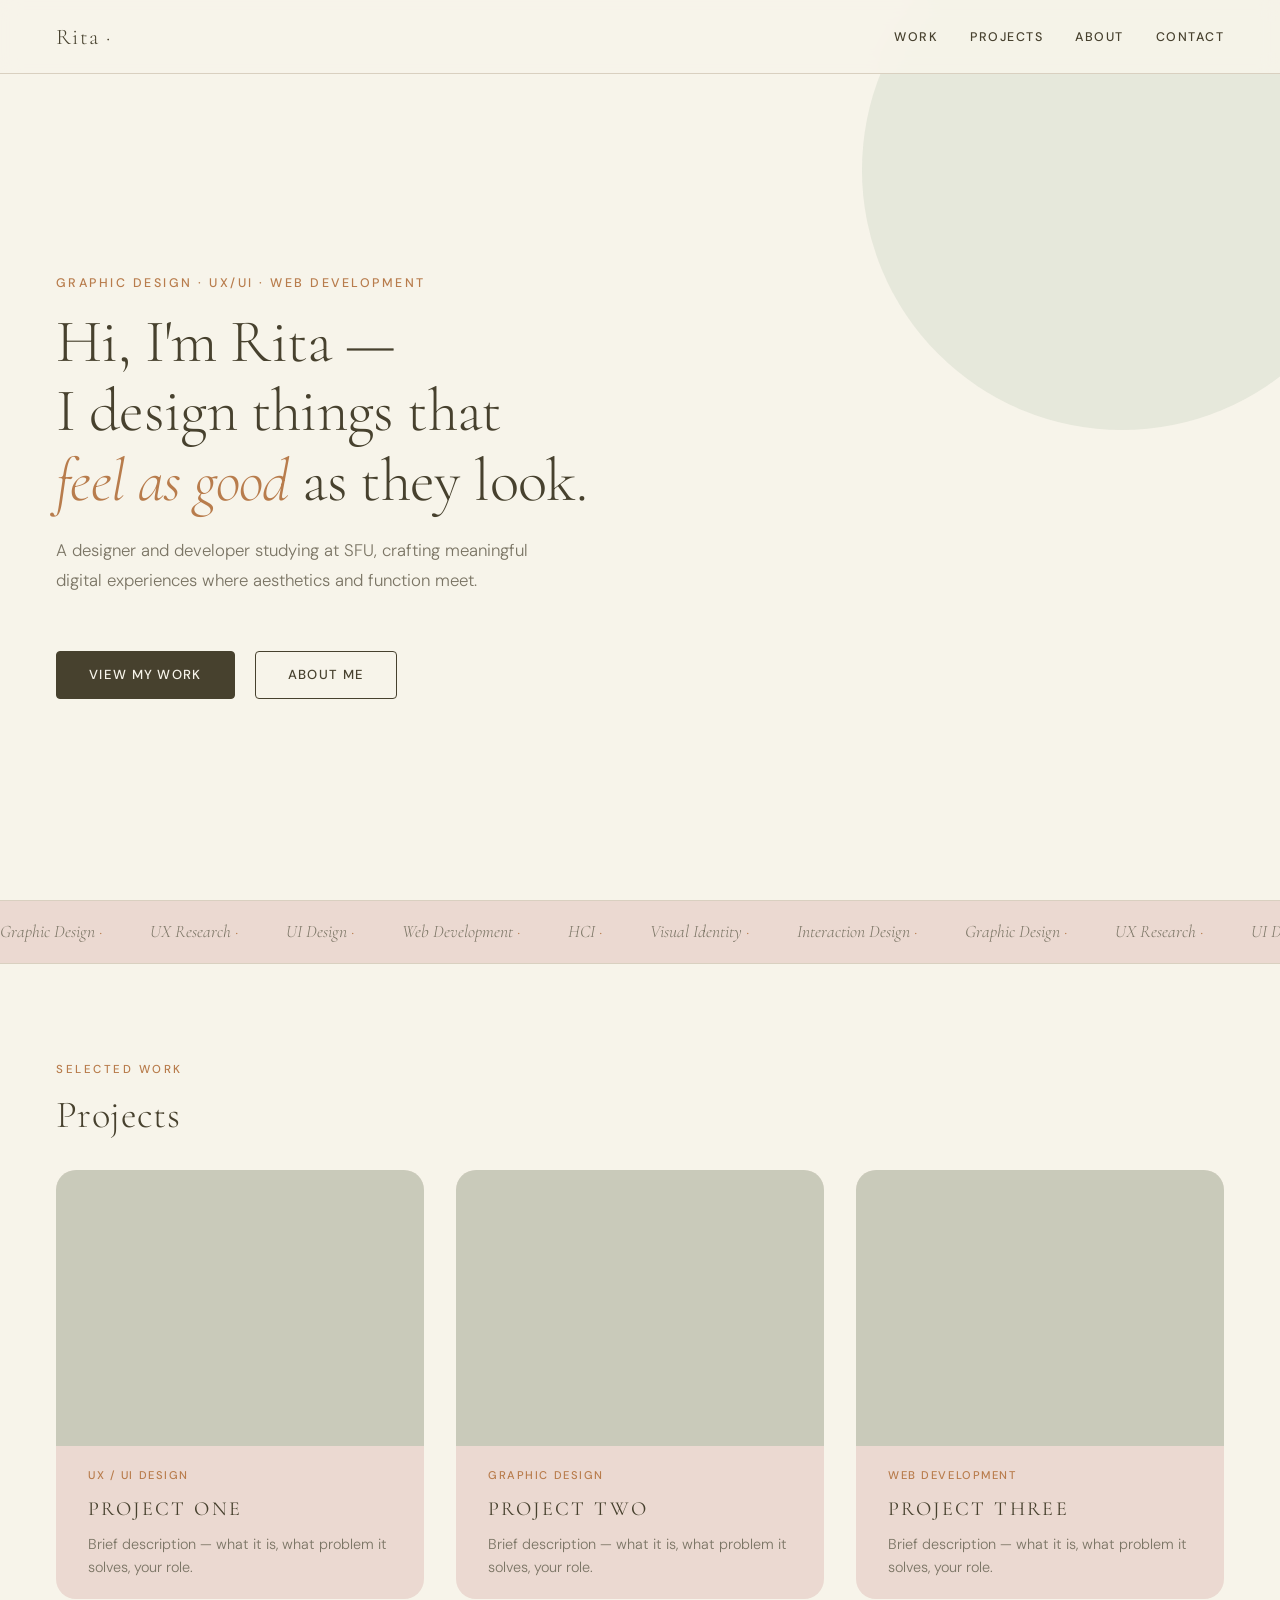
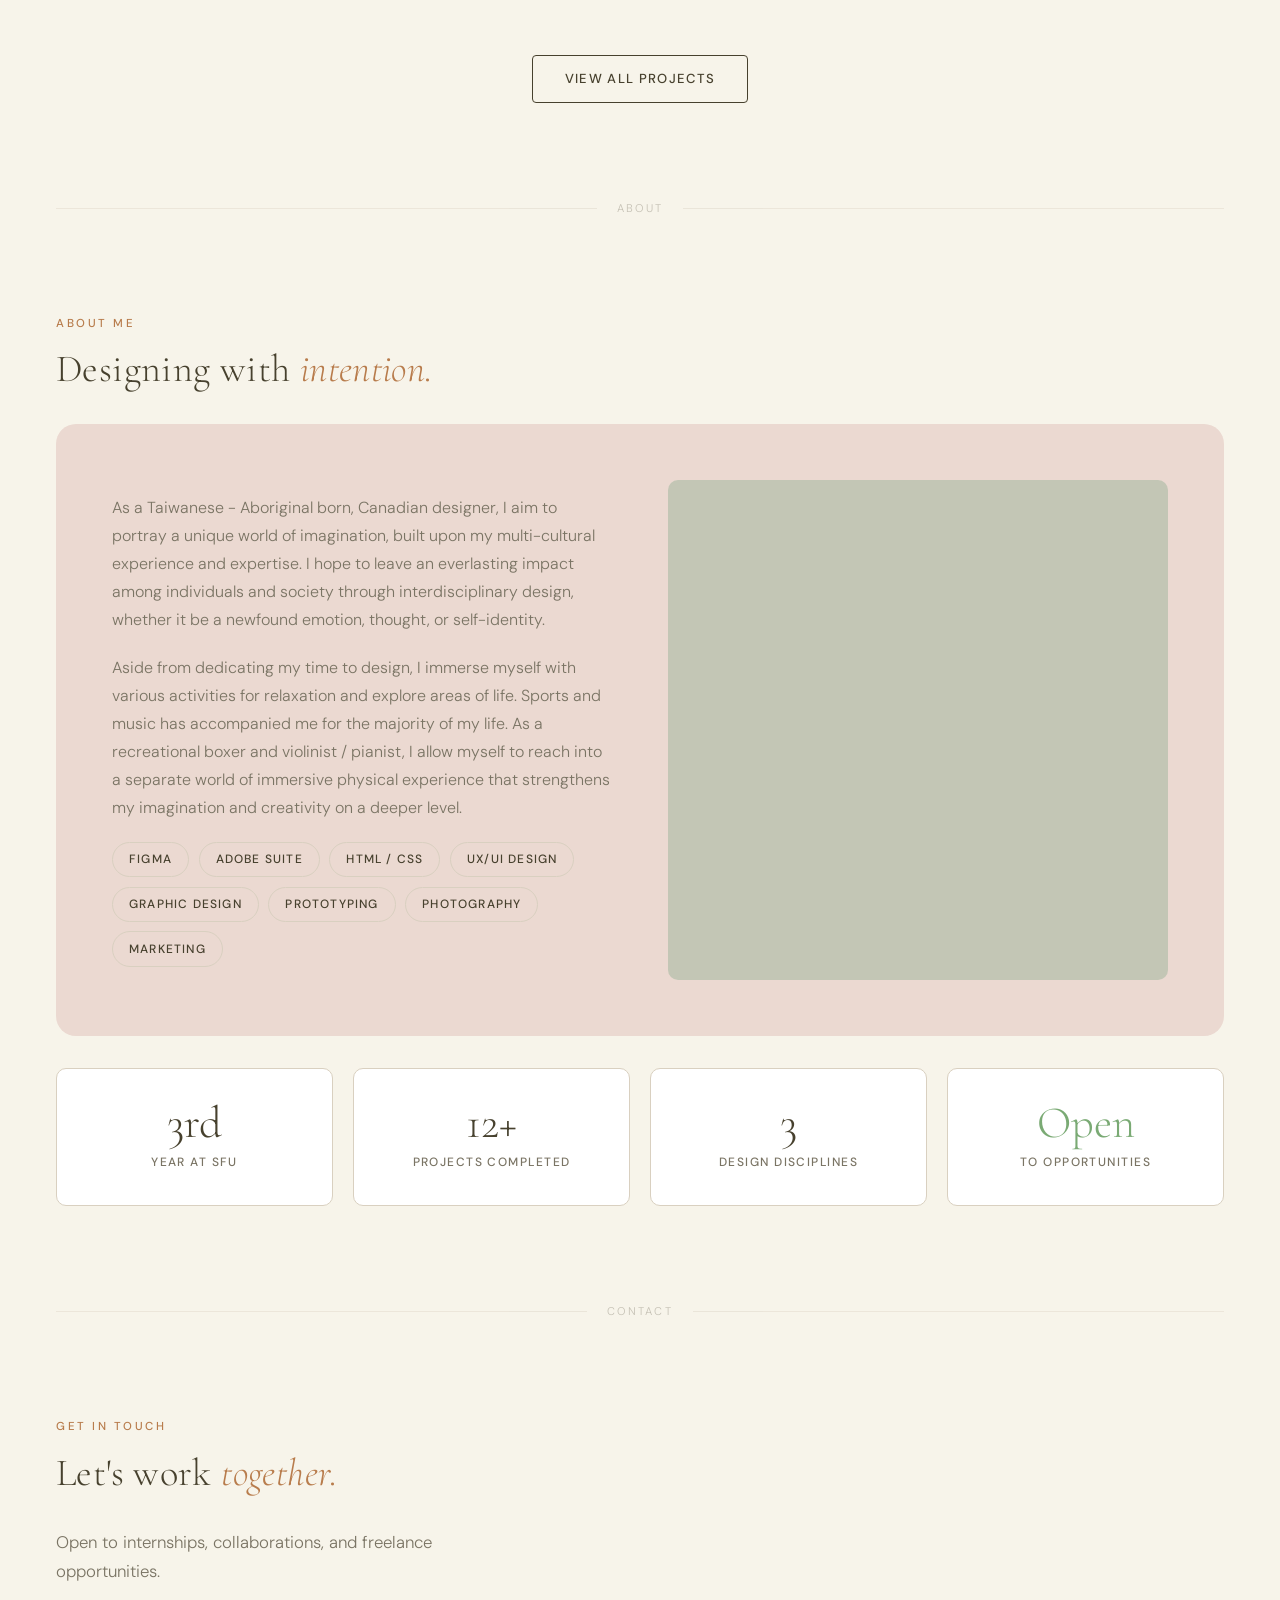
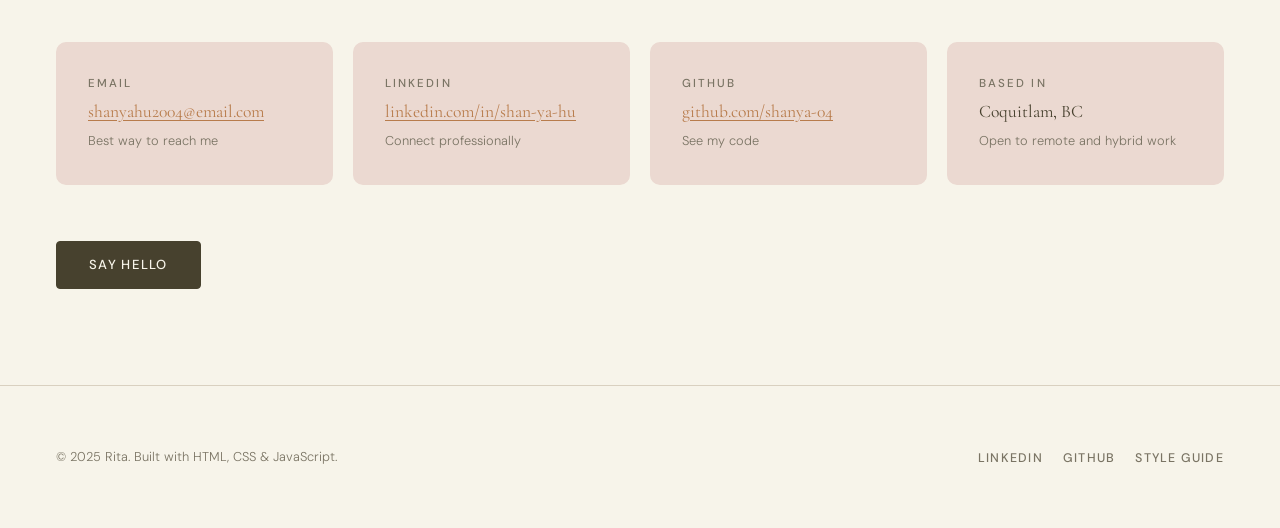
==== index.html @ ccc289f7 "update: citation references, combined elements used in portfolio, main index landing page with bio, " ====
<!DOCTYPE html>
<html lang="en">

  <head>
    <meta name="viewport" content="width=device-width, initial-scale=1.0">
    <meta charset="utf-8">
    <title>Rita — Portfolio</title>

    <!-- Google Fonts — Cormorant Garamond + DM Sans
         Source: https://fonts.google.com/
         Licence: Open Font Licence (OFL) -->
    <link rel="preconnect" href="https://fonts.googleapis.com">
    <link rel="preconnect" href="https://fonts.gstatic.com" crossorigin>
    <link href="https://fonts.googleapis.com/css2?family=Cormorant+Garamond:ital,wght@0,300;0,400;0,600;1,300;1,400&family=DM+Sans:wght@300;400;500&display=swap" rel="stylesheet">

    <link href="css/styleGuide.css" rel="stylesheet">
    <link href="css/main.css" rel="stylesheet">
  </head>

  <body>

    <!-- NAV -->
    <nav class="site-nav">
      <a href="index.html" class="nav-logo">Rita ·</a>
      <ul class="nav-links">
        <li><a href="#work">Work</a></li>
        <li><a href="projects.html">Projects</a></li>
        <li><a href="#about">About</a></li>
        <li><a href="#contact">Contact</a></li>
      </ul>
    </nav>

    <!-- HERO -->
    <section class="hero">
      <p class="hero-eyebrow">Graphic Design · UX/UI · Web Development</p>
      <h1>
        Hi, I'm Rita —<br>
        I design things that<br>
        <em class="accent">feel as good</em> as they look.
      </h1>
      <p class="hero-sub">
        A designer and developer studying at SFU, crafting meaningful digital
        experiences where aesthetics and function meet.
      </p>
      <div class="hero-cta">
        <a href="#work" class="btn-primary">View My Work</a>
        <a href="#about" class="btn-ghost">About Me</a>
      </div>
    </section>

    <!-- MARQUEE — pure CSS, no JS -->
    <div class="marquee-wrap">
      <div class="marquee-track">
        <span>Graphic Design<em> · </em></span>
        <span>UX Research<em> · </em></span>
        <span>UI Design<em> · </em></span>
        <span>Web Development<em> · </em></span>
        <span>HCI<em> · </em></span>
        <span>Visual Identity<em> · </em></span>
        <span>Interaction Design<em> · </em></span>
        <span>Graphic Design<em> · </em></span>
        <span>UX Research<em> · </em></span>
        <span>UI Design<em> · </em></span>
        <span>Web Development<em> · </em></span>
        <span>HCI<em> · </em></span>
        <span>Visual Identity<em> · </em></span>
        <span>Interaction Design<em> · </em></span>
      </div>
    </div>

    <main>

      <!-- WORK SECTION -->
      <section class="section" id="work">
        <p class="section-label">Selected Work</p>
        <h2 class="section-title">Projects</h2>

        <div class="cards-grid">

          <article class="card">
            <div class="card-img-placeholder"></div>
            <div class="card-body">
              <p class="card-tag">UX / UI Design</p>
              <!-- ↓ Replace with your project title -->
              <h3 class="card-title">Project One</h3>
              <!-- ↓ Replace with your project description -->
              <p class="card-desc">Brief description — what it is, what problem it solves, your role.</p>
            </div>
          </article>

          <article class="card">
            <div class="card-img-placeholder"></div>
            <div class="card-body">
              <p class="card-tag">Graphic Design</p>
              <h3 class="card-title">Project Two</h3>
              <p class="card-desc">Brief description — what it is, what problem it solves, your role.</p>
            </div>
          </article>

          <article class="card">
            <div class="card-img-placeholder"></div>
            <div class="card-body">
              <p class="card-tag">Web Development</p>
              <h3 class="card-title">Project Three</h3>
              <p class="card-desc">Brief description — what it is, what problem it solves, your role.</p>
            </div>
          </article>

        </div>

        <div class="section-cta">
          <a href="projects.html" class="btn-ghost">View All Projects</a>
        </div>
      </section>

      <div class="divider"><span>About</span></div>

      <!-- ABOUT SECTION -->
      <section class="section" id="about">
        <p class="section-label">About Me</p>
        <h2 class="section-title">Designing with <em class="accent">intention.</em></h2>

        <!-- Bio strip: text left, portrait placeholder right -->
        <div class="about-strip">
          <div class="about-text">
            <p>
              As a Taiwanese - Aboriginal born, Canadian designer, I aim to portray a unique world of imagination, 
              built upon my multi-cultural experience and expertise. I hope to leave an everlasting impact among 
              individuals and society through interdisciplinary design, whether it be a newfound emotion, thought, or self-identity.
            </p>
            <p>
              Aside from dedicating my time to design, I immerse myself with various activities for relaxation and 
              explore areas of life. Sports and music has accompanied me for the majority of my life. 
              As a recreational boxer and violinist / pianist, I allow myself to reach into a separate world of immersive physical 
              experience that strengthens my imagination and creativity on a deeper level.
            </p>
            <!-- Skill pills -->
            <div class="skills-strip">
              <span class="skill-pill">Figma</span>
              <span class="skill-pill">Adobe Suite</span>
              <span class="skill-pill">HTML / CSS</span>
              <span class="skill-pill">UX/UI Design</span>
              <span class="skill-pill">Graphic Design</span>
              <span class="skill-pill">Prototyping</span>
              <span class="skill-pill">Photography</span>
              <span class="skill-pill">Marketing</span>
            </div>
          </div>
          <!-- ↓ Replace this div with <img src="img/portrait.jpg" alt="Portrait of Rita"> when ready -->
          <div class="about-img-box"></div>
        </div>

        <!-- Stat cards -->
        <div class="info-cards">

          <div class="info-card">
            <p class="info-card-number">3rd</p>
            <p class="info-card-label">Year at SFU</p>
          </div>

          <div class="info-card">
            <p class="info-card-number">12+</p>
            <p class="info-card-label">Projects Completed</p>
          </div>

          <div class="info-card">
            <p class="info-card-number">3</p>
            <p class="info-card-label">Design Disciplines</p>
          </div>

          <div class="info-card">
            <p class="info-card-number info-card-open">Open</p>
            <p class="info-card-label">to Opportunities</p>
          </div>

        </div>
      </section>

      <div class="divider"><span>Contact</span></div>

      <!-- CONTACT SECTION -->
      <section class="section contact-section" id="contact">
        <p class="section-label">Get In Touch</p>
        <h2 class="section-title">Let's work <em class="accent">together.</em></h2>
        <p class="contact-intro">
          Open to internships, collaborations, and freelance opportunities.
        </p>

        <!-- Contact detail cards -->
        <div class="contact-cards">

          <div class="contact-card">
            <p class="contact-card-label">Email</p>
            <a class="contact-card-value" href="mailto:your@email.com">shanyahu2004@email.com</a>
            <p class="contact-card-note">Best way to reach me</p>
          </div>

          <div class="contact-card">
            <p class="contact-card-label">LinkedIn</p>
            <a class="contact-card-value" href="#" target="_blank" rel="noopener">linkedin.com/in/shan-ya-hu</a>
            <p class="contact-card-note">Connect professionally</p>
          </div>

          <div class="contact-card">
            <p class="contact-card-label">GitHub</p>
            <a class="contact-card-value" href="#" target="_blank" rel="noopener">github.com/shanya-04</a>
            <p class="contact-card-note">See my code</p>
          </div>

          <div class="contact-card">
            <p class="contact-card-label">Based In</p>
            <p class="contact-card-value">Coquitlam, BC</p>
            <p class="contact-card-note">Open to remote and hybrid work</p>
          </div>

        </div>

        <div class="contact-cta">
          <a href="mailto:your@email.com" class="btn-primary">Say Hello</a>
        </div>

      </section>

    </main>

    <!-- FOOTER -->
    <footer class="site-footer">
      <p>© 2025 Rita. Built with HTML, CSS &amp; JavaScript.</p>
      <ul class="footer-links">
        <!-- ↓ Replace # with your actual URLs -->
        <li><a href="#">LinkedIn</a></li>
        <li><a href="#">GitHub</a></li>
        <li><a href="brand.html">Style Guide</a></li>
      </ul>
    </footer>

    <script src="js/main.js" defer></script>

  </body>
</html>
---- css/styleGuide.css ----
/* ── FONTS ── */
/* oogle Fonts import for Cormorant Garamond (display) 
   and DM Sans (body) — chosen to match the mature, refined palette.
   Source: https://fonts.google.com/ */
@import url('https://fonts.googleapis.com/css2?family=Cormorant+Garamond:ital,wght@0,300;0,400;0,600;1,300;1,400&family=DM+Sans:wght@300;400;500&display=swap');

/* ── CSS CUSTOM PROPERTIES (COLOR PALETTE) ── */
:root {
  --background-color:  #F7F4EA;   /* cream */
  --primary-color:     #47412e;   /* dark warm brown / main text */
  --secondary-color:   #A8BBA3;   /* sage green */
  --highlight-color:   #B87C4C;   /* terracotta / accent */
  --box-color:         #EBD9D1;   /* dusty pink / cards */

  /* Extended palette tokens */
  --text-muted:        #7a7464;
  --border-color:      #d9d0c0;
  --white:             #ffffff;
  --overlay:           rgba(71, 65, 46, 0.06);

  /* Typography scale */
  --font-display: 'Cormorant Garamond', Georgia, serif;
  --font-body:    'DM Sans', 'Lucida Sans', Geneva, Verdana, sans-serif;

  /* Spacing scale */
  --space-xs:  0.4rem;
  --space-sm:  0.75rem;
  --space-md:  1.25rem;
  --space-lg:  2rem;
  --space-xl:  3.5rem;
  --space-2xl: 6rem;

  /* Border radius */
  --radius-sm: 4px;
  --radius-md: 10px;
  --radius-lg: 20px;

  /* Transitions */
  --transition: 0.25s ease;
}

/* ── RESET & BASE ── */
/* Box-sizing reset */
*, *::before, *::after {
  box-sizing: border-box;
  margin: 0;
  padding: 0;
}

html {
  scroll-behavior: smooth; 
}

body {
  font-family: var(--font-body);
  font-weight: 300;
  font-size: 1rem;
  line-height: 1.7;
  overflow-x: hidden;
  background-color: var(--background-color);
  color: var(--primary-color);
}

/* ── TYPOGRAPHY ── */

h1 {
  font-family: var(--font-display);  /* display font */
  font-size: clamp(2.2rem, 5vw, 3.8rem); /* fluid sizing */
  font-weight: 300;
  line-height: 1.15;
  letter-spacing: -0.01em;
  color: var(--primary-color);
}

h2 {
  font-family: var(--font-display);  
  font-size: clamp(1.6rem, 3vw, 2.4rem);
  font-weight: 400;
  line-height: 1.2;
  letter-spacing: 0.01em;
  color: var(--primary-color);
}

h3 {
  font-family: var(--font-body);    
  font-size: 1rem;
  font-weight: 500;
  letter-spacing: 0.12em;        
  text-transform: uppercase;        
  color: var(--primary-color);
}

h4 {
  font-family: var(--font-body); 
  font-size: 0.78rem;
  font-weight: 500;
  letter-spacing: 0.16em;           
  text-transform: uppercase;    
  color: var(--text-muted);
}

p {
  font-size: 1rem;
  font-weight: 300;
  line-height: 1.75;
  color: var(--primary-color);
  max-width: 65ch;                 
}

code {
  font-family: 'Courier New', Courier, monospace;
  font-size: 0.85rem;
  background-color: var(--overlay); 
  border: 1px solid var(--border-color); 
  border-radius: var(--radius-sm); 
  padding: 0.15em 0.45em;        
  color: var(--highlight-color);    
  display: block;                   
  white-space: pre-wrap;            
  line-height: 1.9;
}

ol, ul {
  padding-left: 1.4rem;
}

li {
  font-size: 1rem;
  font-weight: 300;
  line-height: 1.9;
  color: var(--primary-color);
}

/* ── LINKS ── */

a {
  color: var(--primary-color);
  text-decoration: none;
  transition: color var(--transition); 
}

a:hover {
  color: var(--highlight-color);    
}

/* In-text link */
.in-text-link {
  color: var(--highlight-color);
  text-decoration: underline;
  text-underline-offset: 3px;       
  font-weight: 400;
  transition: opacity var(--transition);
}

.in-text-link:hover {
  opacity: 0.7;                  
  color: var(--highlight-color);
}

/* ── BUTTONS ── */

/* Navigation button */
.button-nav {
  display: inline-block;             
  padding: 0.55rem 1.4rem;           
  border: 1.5px solid var(--primary-color);
  border-radius: var(--radius-sm);    
  font-family: var(--font-body);
  font-size: 0.82rem;
  font-weight: 500;
  letter-spacing: 0.1em;               
  text-transform: uppercase;        
  color: var(--primary-color);
  background: transparent;          
  transition: background var(--transition), color var(--transition); 
  cursor: pointer;                    
}

.button-nav:hover {
  background-color: var(--primary-color); 
  color: var(--background-color);       
}

/* Submit / Reset buttons */
.button-submit {
  display: inline-block;             
  padding: 0.55rem 1.6rem;           
  border: none;                     
  border-radius: var(--radius-sm);    
  font-family: var(--font-body);
  font-size: 0.82rem;
  font-weight: 500;
  letter-spacing: 0.1em;             
  text-transform: uppercase;      
  background-color: var(--secondary-color);
  color: var(--primary-color);
  cursor: pointer;               
  transition: background var(--transition), transform var(--transition); 
}

.button-submit:hover {
  background-color: var(--highlight-color); 
  color: var(--white);                     
}

.button-submit:active {
  transform: scale(0.98);            
}

/* ── FORM ELEMENTS ── */

.label {
  font-family: var(--font-body);
  font-size: 0.78rem;
  font-weight: 500;
  letter-spacing: 0.12em;         
  text-transform: uppercase;         
  color: var(--text-muted);
  display: block;                    
  margin-bottom: var(--space-xs);     
}

.text-area {
  font-family: var(--font-body);
  font-size: 0.95rem;
  font-weight: 300;
  color: var(--primary-color);
  background-color: var(--white);     
  border: 1.5px solid var(--border-color); 
  border-radius: var(--radius-sm);    
  padding: 0.6rem 0.9rem;             
  width: 100%;                        
  max-width: 360px;                   
  transition: border-color var(--transition); 
  outline: none;                      
}

.text-area:focus {
  border-color: var(--highlight-color); 
}

.text-area::placeholder {
  color: var(--text-muted);            
  font-weight: 300;
}

/* ── IMAGE AS LINK ── */

.img-as-link {
  display: inline-block;               
  overflow: hidden;                    
  border-radius: var(--radius-md);     
  transition: transform var(--transition), box-shadow var(--transition); 
}

.img-as-link img {
  display: block;
  transition: transform 0.4s ease;     
}

.img-as-link:hover {
  box-shadow: 0 8px 28px rgba(71, 65, 46, 0.15); 
}

.img-as-link:hover img {
  transform: scale(1.04);              
}

/* ══════════════════════════════════════════════════════════════
   STYLE GUIDE PAGE LAYOUT
   ══════════════════════════════════════════════════════════════ */

.style-guide-page {
  padding: var(--space-lg) var(--space-xl); 
  max-width: 1100px;                        
  margin: 0 auto;                           
}

/* Style Guide Header */
.style-guide-page header {
  border-bottom: 1.5px solid var(--border-color); 
  padding-bottom: var(--space-lg);                 
  margin-bottom: var(--space-xl);                  
}

.styleT {
  /* title / subtitle within the style guide header */
}

.style-guide-page header h1.styleT {
  font-size: clamp(1.8rem, 4vw, 3rem);
  margin-bottom: 0.35rem;
}

.style-guide-page header p.styleT {
  color: var(--text-muted);
  font-size: 0.95rem;
  margin-bottom: var(--space-md);
  max-width: none;
}

/* Style Guide Nav */
.style-guide-page header nav {
  display: flex;                         
  flex-wrap: wrap;                       
  gap: var(--space-xs) var(--space-sm);  
  margin-top: var(--space-md);
}

.style-guide-page header nav a {
  font-size: 0.78rem;
  font-weight: 500;
  letter-spacing: 0.1em;
  text-transform: uppercase;
  padding: 0.35rem 0.9rem;
  border-radius: var(--radius-sm);
  background-color: var(--box-color);    /*   dusty pink pill */
  color: var(--primary-color);
  transition: background var(--transition), color var(--transition); 
}

.style-guide-page header nav a:hover {
  background-color: var(--secondary-color); 
  color: var(--primary-color);
}

/* Section & element blocks */
section#text_elements,
section#interactive_elements {
  margin-bottom: var(--space-2xl);       
}

section#text_elements > h2,
section#interactive_elements > h2 {
  margin-bottom: var(--space-lg);        
  padding-bottom: 0.5rem;               
  border-bottom: 1px solid var(--border-color); 
}

.element {
  background-color: var(--white);        
  border: 1px solid var(--border-color); 
  border-radius: var(--radius-md);       
  padding: var(--space-lg) var(--space-xl); 
  margin-bottom: var(--space-lg);        
}

.element h3 {
  margin-bottom: var(--space-md);        
}

.element h4 {
  margin-top: var(--space-md);           
  margin-bottom: var(--space-xs);        
}

.element p,
.element code,
.element ol {
  margin-top: var(--space-xs);
}

/* ══════════════════════════════════════════════════════════════
   PORTFOLIO WEBSITE — SHARED LAYOUT (used by template + index)
   ══════════════════════════════════════════════════════════════ */

/* Site-wide nav */
.site-nav {
  position: fixed;                      
  top: 0;
  left: 0;
  right: 0;
  z-index: 100;
  display: flex;
  align-items: center;
  justify-content: space-between;
  padding: 1.1rem var(--space-xl);
  background-color: rgba(247, 244, 234, 0.88); /* semi-transparent cream */
  backdrop-filter: blur(10px);           /*   frosted glass */
  border-bottom: 1px solid var(--border-color);
}

.site-nav .nav-logo {
  font-family: var(--font-display);
  font-size: 1.4rem;
  font-weight: 300;
  letter-spacing: 0.06em;
  color: var(--primary-color);
}

.site-nav .nav-links {
  display: flex;
  gap: var(--space-lg);
  list-style: none;
}

.site-nav .nav-links a {
  font-size: 0.78rem;
  font-weight: 500;
  letter-spacing: 0.12em;
  text-transform: uppercase;
  color: var(--primary-color);
  position: relative;
}

/*   underline grow on hover */
.site-nav .nav-links a::after {
  content: '';
  position: absolute;
  bottom: -2px;
  left: 0;
  width: 0;
  height: 1.5px;
  background-color: var(--highlight-color);
  transition: width var(--transition);
}

.site-nav .nav-links a:hover::after,
.site-nav .nav-links a.active::after {
  width: 100%;
}

/*   Main content wrapper (offset for fixed nav) */
.site-main {
  padding-top: 72px;
}

/* ── HERO SECTION ── */
 
.hero {
  min-height: 100vh;
  display: flex;
  flex-direction: column;
  justify-content: center;
  padding: var(--space-2xl) var(--space-xl);
  position: relative;
  overflow: hidden;
}

/*   Decorative background circle */
.hero::before {
  content: '';
  position: absolute;
  top: -10%;
  right: -8%;
  width: 520px;
  height: 520px;
  border-radius: 50%;
  background-color: var(--secondary-color);
  opacity: 0.22;
  pointer-events: none;
}

.hero-eyebrow {
  font-size: 0.78rem;
  font-weight: 500;
  letter-spacing: 0.2em;
  text-transform: uppercase;
  color: var(--highlight-color);
  margin-bottom: var(--space-sm);
}

.hero h1 {
  max-width: 700px;
  margin-bottom: var(--space-md);
}

.hero h1 em {
  font-style: italic;
  color: var(--highlight-color);
}

.hero-sub {
  max-width: 520px;
  font-size: 1.05rem;
  color: var(--text-muted);
  margin-bottom: var(--space-xl);
}

.hero-cta {
  display: flex;
  gap: var(--space-md);
  flex-wrap: wrap;
}

/*   primary CTA button (filled) */
.btn-primary {
  display: inline-block;
  padding: 0.75rem 2rem;
  background-color: var(--primary-color);
  color: var(--background-color);
  border: 1.5px solid var(--primary-color);
  border-radius: var(--radius-sm);
  font-family: var(--font-body);
  font-size: 0.82rem;
  font-weight: 500;
  letter-spacing: 0.1em;
  text-transform: uppercase;
  cursor: pointer;
  transition: background var(--transition), color var(--transition);
}

.btn-primary:hover {
  background-color: var(--highlight-color);
  border-color: var(--highlight-color);
  color: var(--white);
}

/*   ghost/outline CTA */
.btn-ghost {
  display: inline-block;
  padding: 0.75rem 2rem;
  background: transparent;
  color: var(--primary-color);
  border: 1.5px solid var(--primary-color);
  border-radius: var(--radius-sm);
  font-family: var(--font-body);
  font-size: 0.82rem;
  font-weight: 500;
  letter-spacing: 0.1em;
  text-transform: uppercase;
  cursor: pointer;
  transition: background var(--transition), color var(--transition);
}

.btn-ghost:hover {
  background-color: var(--primary-color);
  color: var(--background-color);
}

/* ── SECTION SHARED ── */
 
.section {
  padding: var(--space-2xl) var(--space-xl);
}

.section-label {
  font-size: 0.72rem;
  font-weight: 500;
  letter-spacing: 0.22em;
  text-transform: uppercase;
  color: var(--highlight-color);
  margin-bottom: var(--space-sm);
}

.section-title {
  font-family: var(--font-display);
  font-size: clamp(1.6rem, 3vw, 2.6rem);
  font-weight: 300;
  color: var(--primary-color);
  margin-bottom: var(--space-lg);
}

/* ── PROJECT / WORK CARDS ── */
 
.cards-grid {
  display: grid;
  grid-template-columns: repeat(auto-fill, minmax(280px, 1fr));
  gap: var(--space-lg);
}

.card {
  background-color: var(--box-color);
  border-radius: var(--radius-lg);
  overflow: hidden;
  transition: transform 0.3s ease, box-shadow 0.3s ease;
}

.card:hover {
  transform: translateY(-5px);
  box-shadow: 0 16px 40px rgba(71, 65, 46, 0.12);
}

.card-img {
  width: 100%;
  aspect-ratio: 4/3;
  object-fit: cover;
  background-color: var(--secondary-color);
  display: block;
}

/*   placeholder when no image */
.card-img-placeholder {
  width: 100%;
  aspect-ratio: 4/3;
  background-color: var(--secondary-color);
  opacity: 0.5;
}

.card-body {
  padding: var(--space-md) var(--space-lg);
}

.card-tag {
  font-size: 0.7rem;
  font-weight: 500;
  letter-spacing: 0.14em;
  text-transform: uppercase;
  color: var(--highlight-color);
  margin-bottom: var(--space-xs);
}

.card-title {
  font-family: var(--font-display);
  font-size: 1.25rem;
  font-weight: 400;
  color: var(--primary-color);
  margin-bottom: var(--space-xs);
}

.card-desc {
  font-size: 0.9rem;
  font-weight: 300;
  color: var(--text-muted);
  line-height: 1.6;
}

/* ── ABOUT / INTRO STRIP ── */
 
.about-strip {
  background-color: var(--box-color);
  border-radius: var(--radius-lg);
  display: grid;
  grid-template-columns: 1fr 1fr;
  gap: var(--space-xl);
  padding: var(--space-xl);
  align-items: center;
}

.about-strip .about-text h2 {
  margin-bottom: var(--space-md);
}

.about-strip .about-text p {
  margin-bottom: var(--space-md);
  color: var(--text-muted);
}

.about-img-box {
  background-color: var(--secondary-color);
  border-radius: var(--radius-md);
  aspect-ratio: 1;
  opacity: 0.6;
}

/* ── FOOTER ── */
 
.site-footer {
  padding: var(--space-xl) var(--space-xl);
  border-top: 1px solid var(--border-color);
  display: flex;
  justify-content: space-between;
  align-items: center;
  flex-wrap: wrap;
  gap: var(--space-md);
}

.site-footer p {
  font-size: 0.8rem;
  color: var(--text-muted);
  max-width: none;
}

.site-footer .footer-links {
  display: flex;
  gap: var(--space-md);
  list-style: none;
}

.site-footer .footer-links a {
  font-size: 0.78rem;
  font-weight: 500;
  letter-spacing: 0.1em;
  text-transform: uppercase;
  color: var(--text-muted);
  transition: color var(--transition);
}

.site-footer .footer-links a:hover {
  color: var(--highlight-color);
}

/* ── FADE-IN ANIMATION ── */
/*   entrance animation used on page load */
@keyframes fadeUp {
  from {
    opacity: 0;
    transform: translateY(22px);
  }
  to {
    opacity: 1;
    transform: translateY(0);
  }
}

.fade-up {
  opacity: 0;
  animation: fadeUp 0.7s ease forwards;
}

.fade-up:nth-child(1) { animation-delay: 0.05s; }
.fade-up:nth-child(2) { animation-delay: 0.18s; }
.fade-up:nth-child(3) { animation-delay: 0.3s;  }
.fade-up:nth-child(4) { animation-delay: 0.42s; }

/* ── RESPONSIVE ── */
 
@media (max-width: 768px) {
  :root {
    --space-xl: 1.75rem;
    --space-2xl: 3.5rem;
  }

  .style-guide-page {
    padding: var(--space-lg);
  }

  .about-strip {
    grid-template-columns: 1fr;
  }

  .site-nav {
    padding: 1rem var(--space-lg);
  }

  .site-nav .nav-links {
    gap: var(--space-md);
  }

  .hero {
    padding: var(--space-xl) var(--space-lg);
  }

  .section {
    padding: var(--space-xl) var(--space-lg);
  }

  .site-footer {
    flex-direction: column;
    align-items: flex-start;
  }
}
---- css/main.css ----
/* ── SITE NAV ── */
.site-nav {
  position: fixed;
  top: 0; left: 0; right: 0;
  z-index: 100;
  display: flex;
  align-items: center;
  justify-content: space-between;
  padding: 1.1rem var(--space-xl);
  background-color: rgba(247, 244, 234, 0.92);
  backdrop-filter: blur(10px);
  -webkit-backdrop-filter: blur(10px);
  border-bottom: 1px solid var(--border-color);
}

.site-nav .nav-logo {
  font-family: var(--font-display);
  font-size: 1.4rem;
  font-weight: 300;
  letter-spacing: 0.06em;
  color: var(--primary-color);
}

.site-nav .nav-links {
  display: flex;
  gap: var(--space-lg);
  list-style: none;
}

.site-nav .nav-links a {
  font-size: 0.78rem;
  font-weight: 500;
  letter-spacing: 0.12em;
  text-transform: uppercase;
  color: var(--primary-color);
  position: relative;
}

.site-nav .nav-links a::after {
  content: '';
  position: absolute;
  bottom: -2px; left: 0;
  width: 0; height: 1.5px;
  background-color: var(--highlight-color);
  transition: width var(--transition);
}

.site-nav .nav-links a:hover::after,
.site-nav .nav-links a.active::after {
  width: 100%;
}


/* ── HERO ── */
.hero {
  min-height: 100vh;
  display: flex;
  flex-direction: column;
  justify-content: center;
  padding: calc(72px + var(--space-2xl)) var(--space-xl) var(--space-2xl);
  position: relative;
  overflow: hidden;
}

/* Decorative background circle */
.hero::before {
  content: '';
  position: absolute;
  top: -10%; right: -8%;
  width: 520px; height: 520px;
  border-radius: 50%;
  background-color: var(--secondary-color);
  opacity: 0.22;
  pointer-events: none;
}

.hero-eyebrow {
  font-size: 0.78rem;
  font-weight: 500;
  letter-spacing: 0.2em;
  text-transform: uppercase;
  color: var(--highlight-color);
  margin-bottom: var(--space-sm);
}

.hero h1 {
  max-width: 700px;
  margin-bottom: var(--space-md);
}

/* Italic terracotta accent — used on hero and section headings */
.accent {
  font-style: italic;
  color: var(--highlight-color);
}

.hero-sub {
  max-width: 520px;
  font-size: 1.05rem;
  color: var(--text-muted);
  margin-bottom: var(--space-xl);
}

.hero-cta {
  display: flex;
  gap: var(--space-md);
  flex-wrap: wrap;
}


/* ── CTA BUTTONS ── */
.btn-primary {
  display: inline-block;
  padding: 0.75rem 2rem;
  background-color: var(--primary-color);
  color: var(--background-color);
  border: 1.5px solid var(--primary-color);
  border-radius: var(--radius-sm);
  font-family: var(--font-body);
  font-size: 0.82rem;
  font-weight: 500;
  letter-spacing: 0.1em;
  text-transform: uppercase;
  cursor: pointer;
  transition: background var(--transition), color var(--transition), border-color var(--transition);
}

.btn-primary:hover {
  background-color: var(--highlight-color);
  border-color: var(--highlight-color);
  color: var(--white);
}

.btn-ghost {
  display: inline-block;
  padding: 0.75rem 2rem;
  background: transparent;
  color: var(--primary-color);
  border: 1.5px solid var(--primary-color);
  border-radius: var(--radius-sm);
  font-family: var(--font-body);
  font-size: 0.82rem;
  font-weight: 500;
  letter-spacing: 0.1em;
  text-transform: uppercase;
  cursor: pointer;
  transition: background var(--transition), color var(--transition);
}

.btn-ghost:hover {
  background-color: var(--primary-color);
  color: var(--background-color);
}

/* Smaller button variant used on project cards */
.btn-sm {
  padding: 0.5rem 1.25rem;
  font-size: 0.75rem;
  margin-top: var(--space-md);
}


/* ── MARQUEE TICKER — pure CSS, no JS ── */
.marquee-wrap {
  overflow: hidden;
  border-top: 1px solid var(--border-color);
  border-bottom: 1px solid var(--border-color);
  padding: 1rem 0;
  background-color: var(--box-color);
}

.marquee-track {
  display: flex;
  gap: 3rem;
  width: max-content;
  animation: marquee 22s linear infinite;
}

.marquee-track span {
  font-family: var(--font-display);
  font-size: 1.1rem;
  font-style: italic;
  color: var(--text-muted);
  white-space: nowrap;
}

.marquee-track span em {
  font-style: normal;
  color: var(--highlight-color);
}

@keyframes marquee {
  from { transform: translateX(0); }
  to   { transform: translateX(-50%); }
}


/* ── CONTENT SECTIONS ── */
.section {
  padding: var(--space-2xl) var(--space-xl);
}

.section-label {
  font-size: 0.72rem;
  font-weight: 500;
  letter-spacing: 0.22em;
  text-transform: uppercase;
  color: var(--highlight-color);
  margin-bottom: var(--space-sm);
  display: block;
}

.section-title {
  font-family: var(--font-display);
  font-size: clamp(1.6rem, 3vw, 2.6rem);
  font-weight: 300;
  color: var(--primary-color);
  margin-bottom: var(--space-lg);
}

.section-cta {
  margin-top: var(--space-xl);
  display: flex;
  justify-content: center;
}


/* ── DIVIDER ── */
.divider {
  display: flex;
  align-items: center;
  gap: var(--space-md);
  margin: 0 var(--space-xl);
  opacity: 0.4;
}

.divider::before,
.divider::after {
  content: '';
  flex: 1;
  height: 1px;
  background-color: var(--border-color);
}

.divider span {
  font-size: 0.7rem;
  letter-spacing: 0.2em;
  text-transform: uppercase;
  color: var(--text-muted);
  white-space: nowrap;
}


/* ── PROJECT CARDS ── */
.cards-grid {
  display: grid;
  grid-template-columns: repeat(3, 1fr);
  gap: var(--space-lg);
}

.card {
  background-color: var(--box-color);
  border-radius: var(--radius-lg);
  overflow: hidden;
  transition: transform 0.3s ease, box-shadow 0.3s ease;
}

.card:hover {
  transform: translateY(-5px);
  box-shadow: 0 16px 40px rgba(71, 65, 46, 0.12);
}

/* Use this when you have a real image */
.card-img {
  width: 100%;
  aspect-ratio: 4 / 3;
  object-fit: cover;
  display: block;
}

/* Placeholder coloured block until you add real images */
.card-img-placeholder {
  width: 100%;
  aspect-ratio: 4 / 3;
  background-color: var(--secondary-color);
  opacity: 0.5;
  display: block;
}

.card-body {
  padding: var(--space-md) var(--space-lg);
}

.card-tag {
  font-size: 0.7rem;
  font-weight: 500;
  letter-spacing: 0.14em;
  text-transform: uppercase;
  color: var(--highlight-color);
  margin-bottom: var(--space-xs);
  display: block;
}

.card-title {
  font-family: var(--font-display);
  font-size: 1.25rem;
  font-weight: 400;
  color: var(--primary-color);
  margin-bottom: var(--space-xs);
}

.card-desc {
  font-size: 0.9rem;
  font-weight: 300;
  color: var(--text-muted);
  line-height: 1.6;
  max-width: none;
}

/* Featured: spans 2 columns, side-by-side image + text */
.card.card-featured {
  grid-column: span 2;
  display: grid;
  grid-template-columns: 1fr 1fr;
}

.card.card-featured .card-img-placeholder,
.card.card-featured .card-img {
  aspect-ratio: unset;
  min-height: 260px;
  height: 100%;
}

/* Filter hide — toggled by main.js */
.card.hidden {
  display: none;
}


/* ── ABOUT SECTION ── */
.about-strip {
  background-color: var(--box-color);
  border-radius: var(--radius-lg);
  display: grid;
  grid-template-columns: 1fr 1fr;
  gap: var(--space-xl);
  padding: var(--space-xl);
  align-items: center;
  margin-bottom: var(--space-lg);
}

.about-text p {
  color: var(--text-muted);
  margin-bottom: var(--space-md);
}

.about-img-box {
  background-color: var(--secondary-color);
  border-radius: var(--radius-md);
  aspect-ratio: 1;
  opacity: 0.6;
}

.skills-strip {
  display: flex;
  flex-wrap: wrap;
  gap: 0.6rem;
  margin-top: var(--space-md);
}

.skill-pill {
  font-size: 0.75rem;
  font-weight: 500;
  letter-spacing: 0.1em;
  text-transform: uppercase;
  padding: 0.4rem 1rem;
  border-radius: 999px;
  border: 1.5px solid var(--border-color);
  color: var(--primary-color);
  background: transparent;
  transition: background var(--transition), border-color var(--transition);
}

.skill-pill:hover {
  background-color: var(--secondary-color);
  border-color: var(--secondary-color);
}

/* Stat cards row */
.info-cards {
  display: grid;
  grid-template-columns: repeat(4, 1fr);
  gap: var(--space-md);
}

.info-card {
  background-color: var(--white);
  border: 1px solid var(--border-color);
  border-radius: var(--radius-md);
  padding: var(--space-lg);
  text-align: center;
}

.info-card-number {
  font-family: var(--font-display);
  font-size: clamp(2rem, 4vw, 2.8rem);
  font-weight: 300;
  color: var(--primary-color);
  line-height: 1;
  margin-bottom: var(--space-xs);
  max-width: none;
}

.info-card-open {
  color: #7aaa74;
}

.info-card-label {
  font-size: 0.75rem;
  font-weight: 500;
  letter-spacing: 0.12em;
  text-transform: uppercase;
  color: var(--text-muted);
  max-width: none;
}


/* ── CONTACT SECTION ── */
.contact-section {
  background-color: var(--background-color);
  padding: var(--space-2xl) var(--space-xl);
}

.contact-intro {
  color: var(--text-muted);
  font-size: 1.05rem;
  margin-bottom: var(--space-xl);
  max-width: 480px;
}

.contact-cards {
  display: grid;
  grid-template-columns: repeat(4, 1fr);
  gap: var(--space-md);
  margin-bottom: var(--space-xl);
}

.contact-card {
  background-color: var(--box-color);
  border-radius: var(--radius-md);
  padding: var(--space-lg);
  display: flex;
  flex-direction: column;
  gap: 0.4rem;
}

.contact-card-label {
  font-size: 0.72rem;
  font-weight: 500;
  letter-spacing: 0.18em;
  text-transform: uppercase;
  color: var(--text-muted);
  max-width: none;
}

.contact-card-value {
  font-family: var(--font-display);
  font-size: 1.1rem;
  font-weight: 400;
  color: var(--primary-color);
  max-width: none;
  line-height: 1.3;
}

a.contact-card-value {
  color: var(--highlight-color);
  text-decoration: underline;
  text-underline-offset: 3px;
  transition: opacity var(--transition);
}

a.contact-card-value:hover {
  opacity: 0.7;
}

.contact-card-note {
  font-size: 0.8rem;
  color: var(--text-muted);
  font-weight: 300;
  max-width: none;
}


/* ── PROJECTS PAGE ── */
.page-hero {
  padding: calc(72px + var(--space-2xl)) var(--space-xl) var(--space-xl);
  border-bottom: 1px solid var(--border-color);
}

.page-hero h1 {
  max-width: 640px;
  margin-bottom: var(--space-md);
}

.page-hero p {
  color: var(--text-muted);
  max-width: 480px;
}

.filter-bar {
  display: flex;
  flex-wrap: wrap;
  gap: var(--space-sm);
  padding: var(--space-lg) var(--space-xl);
  border-bottom: 1px solid var(--border-color);
}

.filter-btn {
  font-family: var(--font-body);
  font-size: 0.75rem;
  font-weight: 500;
  letter-spacing: 0.1em;
  text-transform: uppercase;
  padding: 0.4rem 1.1rem;
  border-radius: 999px;
  border: 1.5px solid var(--border-color);
  background: transparent;
  color: var(--text-muted);
  cursor: pointer;
  transition: background var(--transition), color var(--transition), border-color var(--transition);
}

.filter-btn:hover,
.filter-btn.active {
  background-color: var(--primary-color);
  border-color: var(--primary-color);
  color: var(--background-color);
}


/* ── FOOTER ── */
.site-footer {
  padding: var(--space-xl);
  border-top: 1px solid var(--border-color);
  display: flex;
  justify-content: space-between;
  align-items: center;
  flex-wrap: wrap;
  gap: var(--space-md);
}

.site-footer p {
  font-size: 0.8rem;
  color: var(--text-muted);
  max-width: none;
}

.site-footer .footer-links {
  display: flex;
  gap: var(--space-md);
  list-style: none;
}

.site-footer .footer-links a {
  font-size: 0.78rem;
  font-weight: 500;
  letter-spacing: 0.1em;
  text-transform: uppercase;
  color: var(--text-muted);
  transition: color var(--transition);
}

.site-footer .footer-links a:hover {
  color: var(--highlight-color);
}


/* ── JS SCROLL ANIMATION (optional enhancement) ──
   Elements with .js-reveal start hidden and fade in when
   js/main.js adds .visible. Falls back gracefully if JS
   fails — nothing is invisible without JS on the page. */
.js-reveal {
  opacity: 0;
  transform: translateY(20px);
  transition: opacity 0.6s ease, transform 0.6s ease;
}

.js-reveal.visible {
  opacity: 1;
  transform: translateY(0);
}


/* ── RESPONSIVE ── */
@media (max-width: 900px) {
  .cards-grid {
    grid-template-columns: repeat(2, 1fr);
  }

  .card.card-featured {
    grid-column: span 2;
  }
}

@media (max-width: 768px) {
  .site-nav { padding: 1rem var(--space-lg); }
  .site-nav .nav-links { gap: var(--space-md); }

  .hero { padding: calc(72px + var(--space-xl)) var(--space-lg) var(--space-xl); }
  .section { padding: var(--space-xl) var(--space-lg); }
  .page-hero { padding: calc(72px + var(--space-xl)) var(--space-lg) var(--space-lg); }
  .filter-bar { padding: var(--space-md) var(--space-lg); }
  .divider { margin: 0 var(--space-lg); }
  .site-footer { flex-direction: column; align-items: flex-start; padding: var(--space-lg); }

  .about-strip { grid-template-columns: 1fr; }
  .info-cards  { grid-template-columns: repeat(2, 1fr); }
  .contact-cards { grid-template-columns: repeat(2, 1fr); }

  .card.card-featured {
    grid-column: span 1;
    grid-template-columns: 1fr;
  }
}

@media (max-width: 540px) {
  .cards-grid { grid-template-columns: 1fr; }
  .card.card-featured { grid-column: span 1; }
  .info-cards { grid-template-columns: repeat(2, 1fr); }
  .contact-cards { grid-template-columns: 1fr; }
}
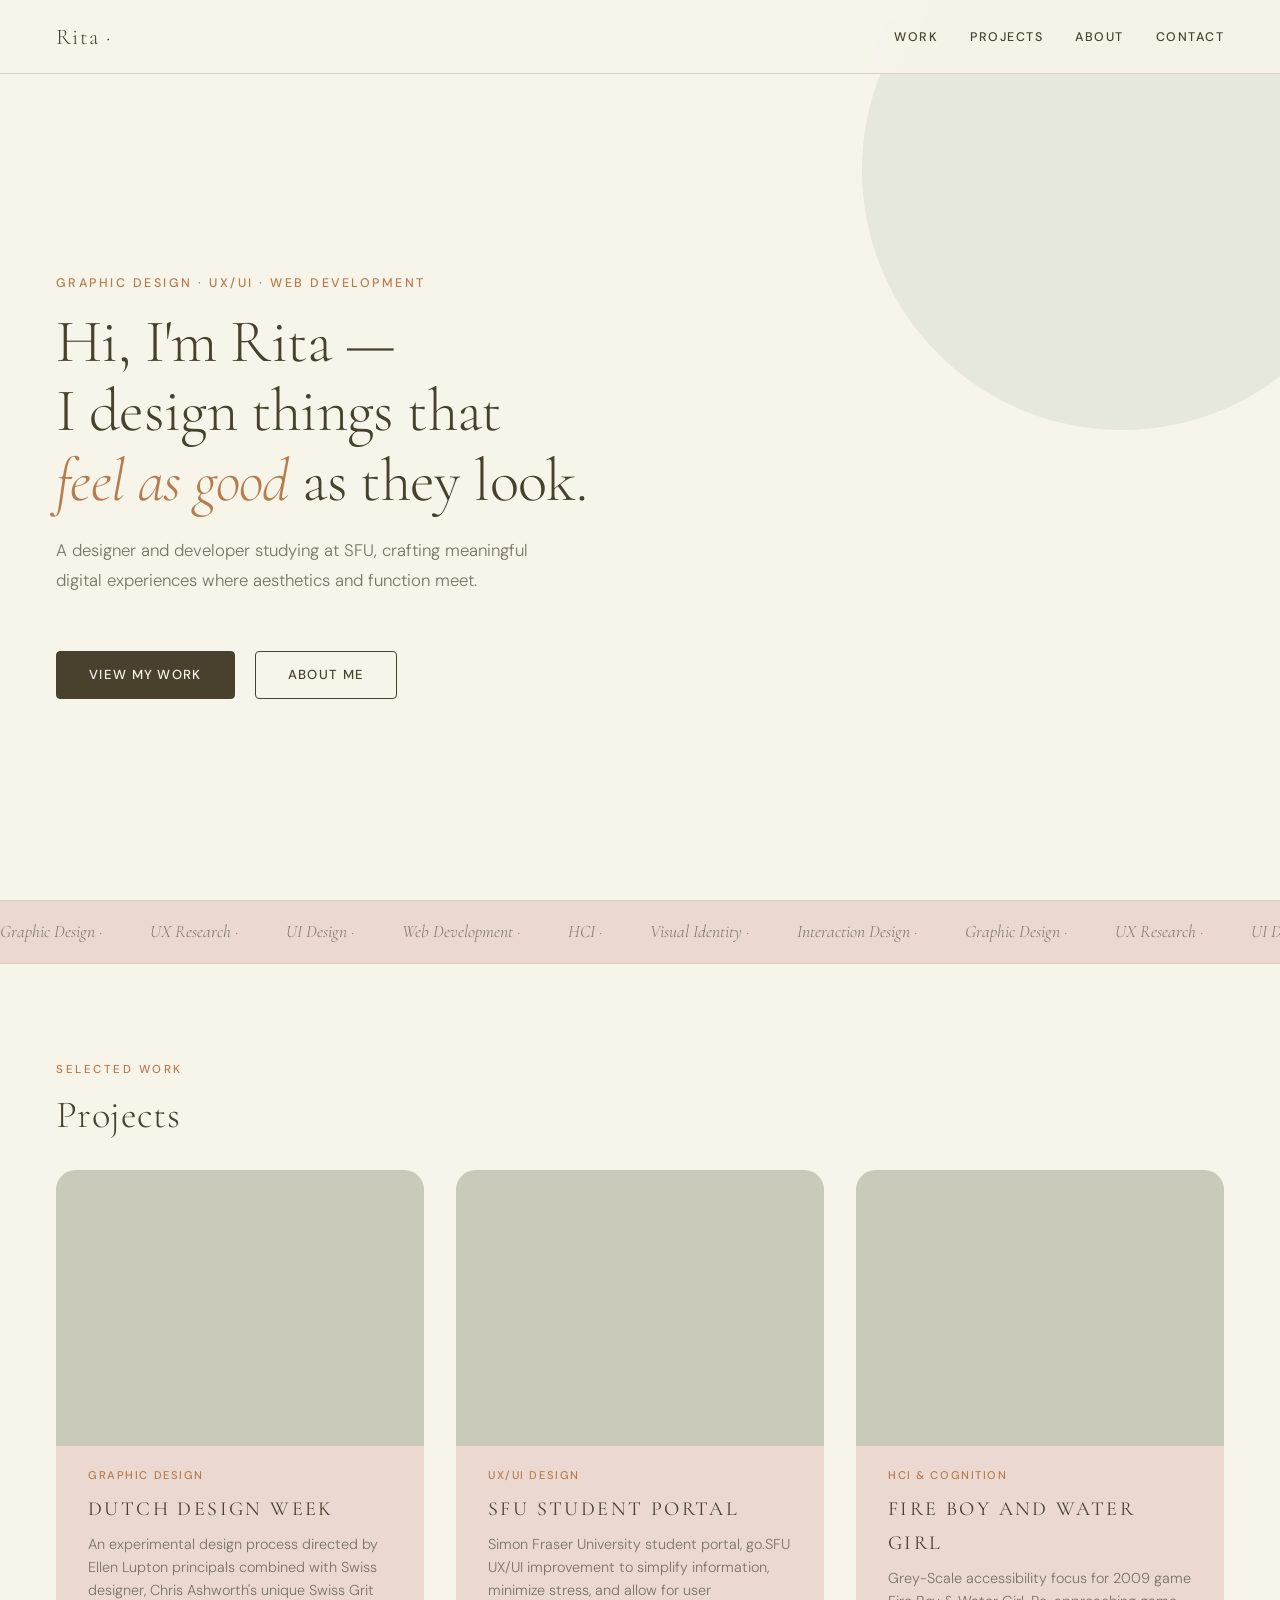
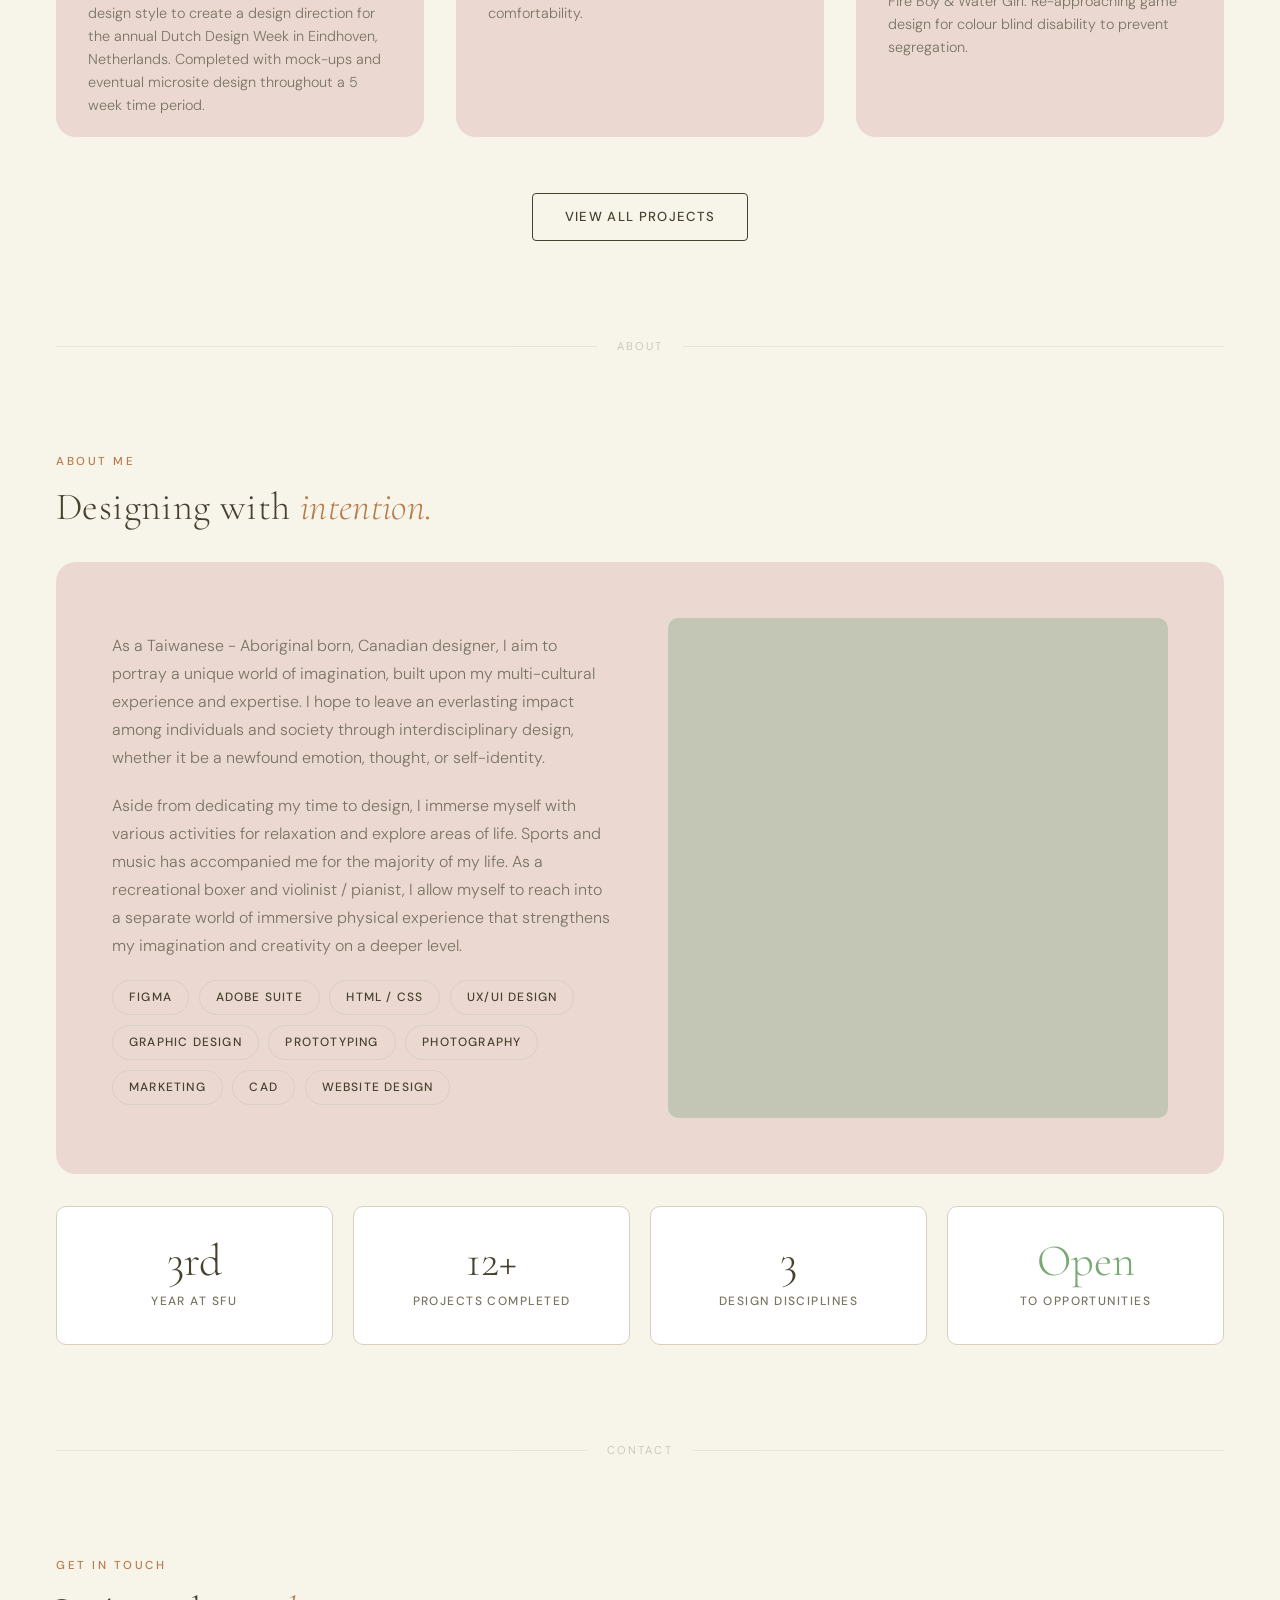
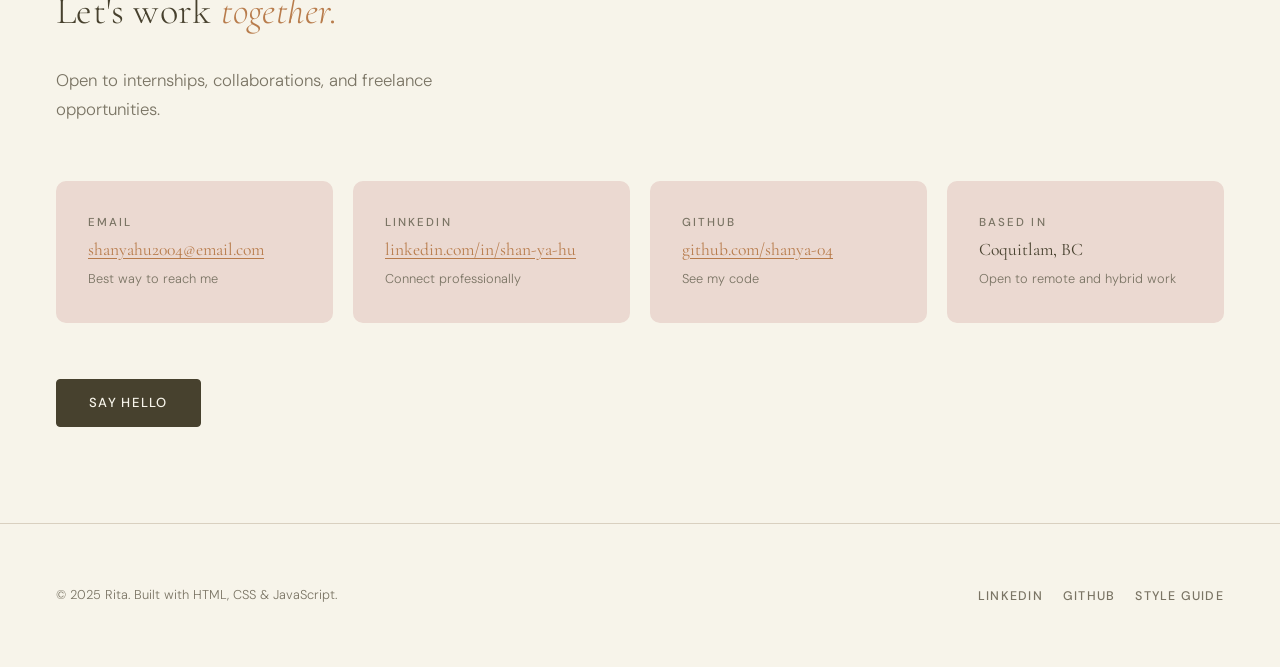
==== commit 348fbba3: "update: biography update, information contact updated, brief description of 3 of my previous project" ====
--- a/index.html
+++ b/index.html
@@ -80,29 +80,32 @@
           <article class="card">
             <div class="card-img-placeholder"></div>
             <div class="card-body">
-              <p class="card-tag">UX / UI Design</p>
-              <!-- ↓ Replace with your project title -->
-              <h3 class="card-title">Project One</h3>
-              <!-- ↓ Replace with your project description -->
-              <p class="card-desc">Brief description — what it is, what problem it solves, your role.</p>
+              <p class="card-tag">Graphic Design</p>
+              <h3 class="card-title">Dutch Design Week</h3>
+              <p class="card-desc">An experimental design process directed by Ellen Lupton principals 
+                combined with Swiss designer, Chris Ashworth's unique Swiss Grit design style to create
+                 a design direction for the annual Dutch Design Week in Eindhoven, Netherlands. 
+                 Completed with mock-ups and eventual microsite design throughout a 5 week time period.</p>
             </div>
           </article>
 
           <article class="card">
             <div class="card-img-placeholder"></div>
             <div class="card-body">
-              <p class="card-tag">Graphic Design</p>
-              <h3 class="card-title">Project Two</h3>
-              <p class="card-desc">Brief description — what it is, what problem it solves, your role.</p>
+              <p class="card-tag">UX/UI Design</p>
+              <h3 class="card-title">SFU Student Portal</h3>
+              <p class="card-desc">Simon Fraser University student portal, go.SFU UX/UI improvement to simplify 
+                information, minimize stress, and allow for user comfortability.</p>
             </div>
           </article>
 
           <article class="card">
             <div class="card-img-placeholder"></div>
             <div class="card-body">
-              <p class="card-tag">Web Development</p>
-              <h3 class="card-title">Project Three</h3>
-              <p class="card-desc">Brief description — what it is, what problem it solves, your role.</p>
+              <p class="card-tag">HCI & Cognition</p>
+              <h3 class="card-title">Fire Boy and Water Girl</h3>
+              <p class="card-desc">Grey-Scale accessibility focus for 2009 game Fire Boy & Water Girl. 
+                Re-approaching game design for colour blind disability to prevent segregation.</p>
             </div>
           </article>
 
@@ -144,6 +147,8 @@
               <span class="skill-pill">Prototyping</span>
               <span class="skill-pill">Photography</span>
               <span class="skill-pill">Marketing</span>
+              <span class="skill-pill">CAD</span>
+              <span class="skill-pill">Website Design</span>
             </div>
           </div>
           <!-- ↓ Replace this div with <img src="img/portrait.jpg" alt="Portrait of Rita"> when ready -->
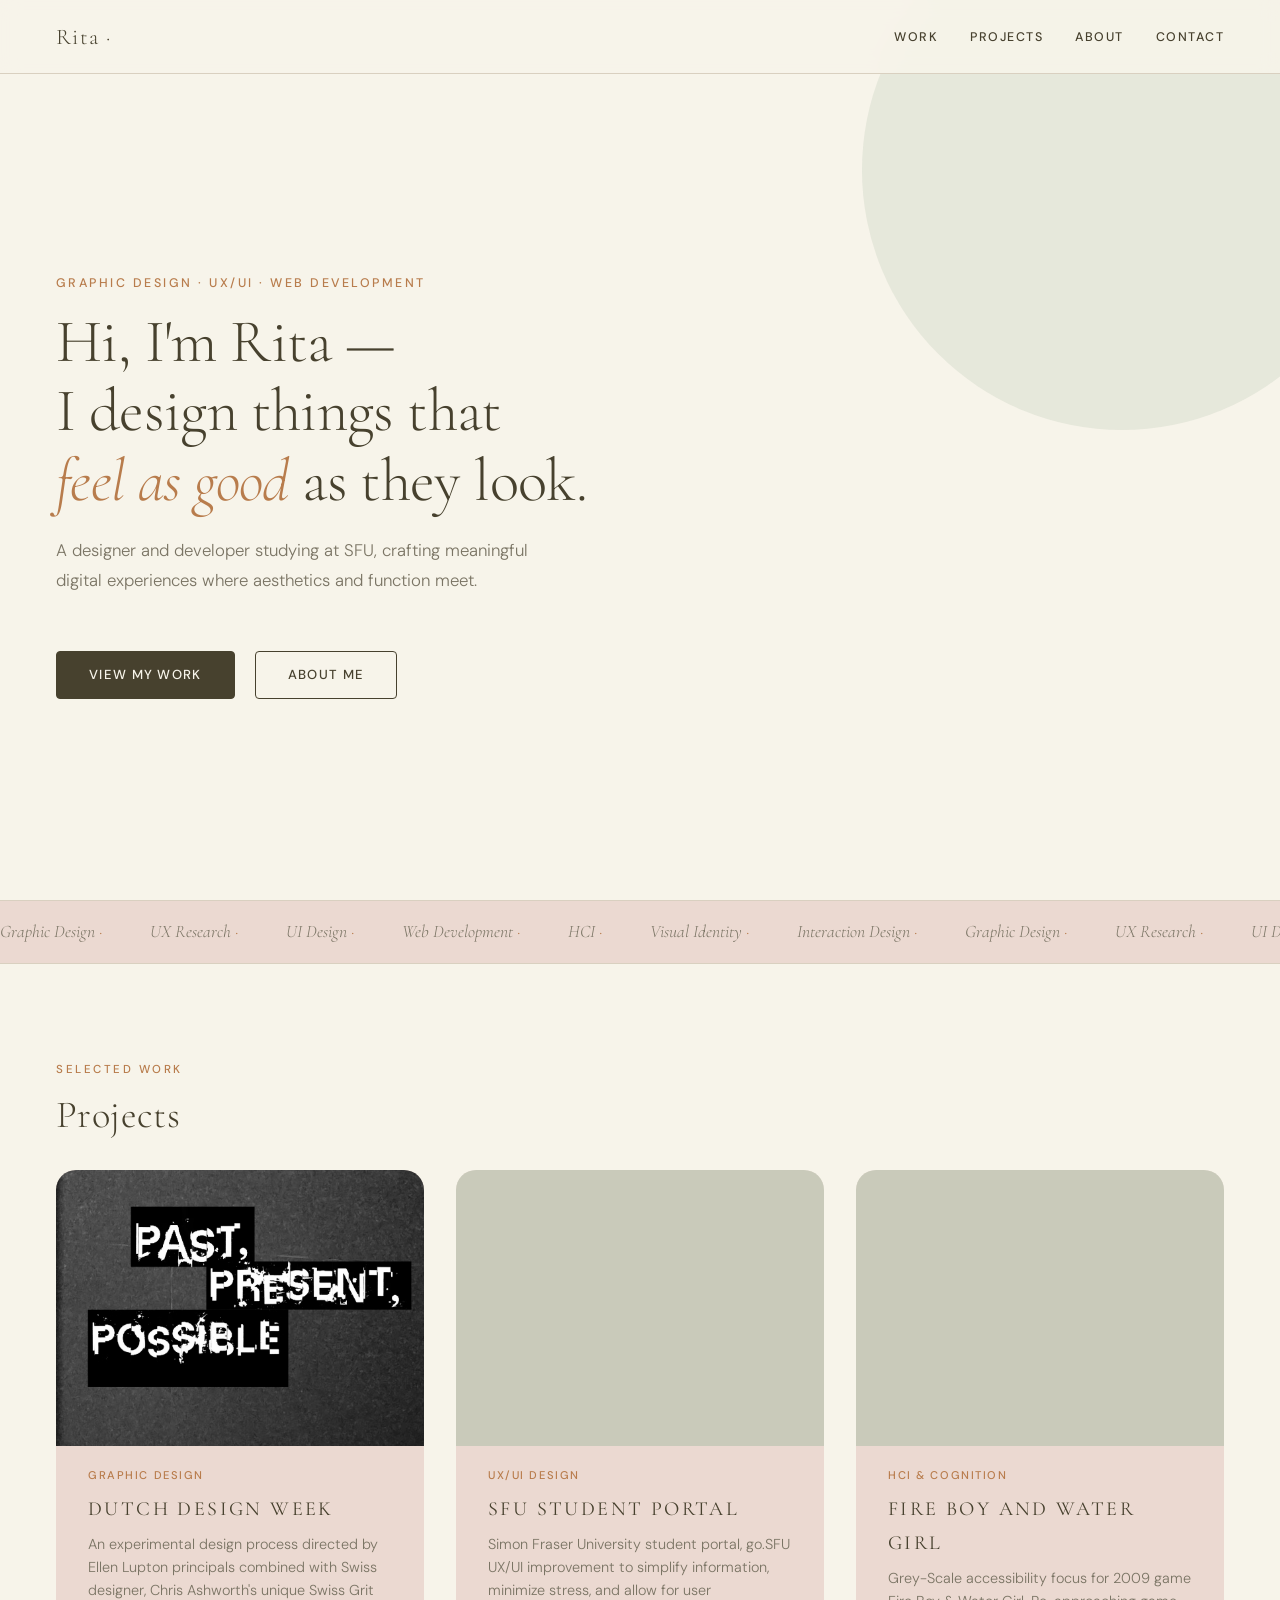
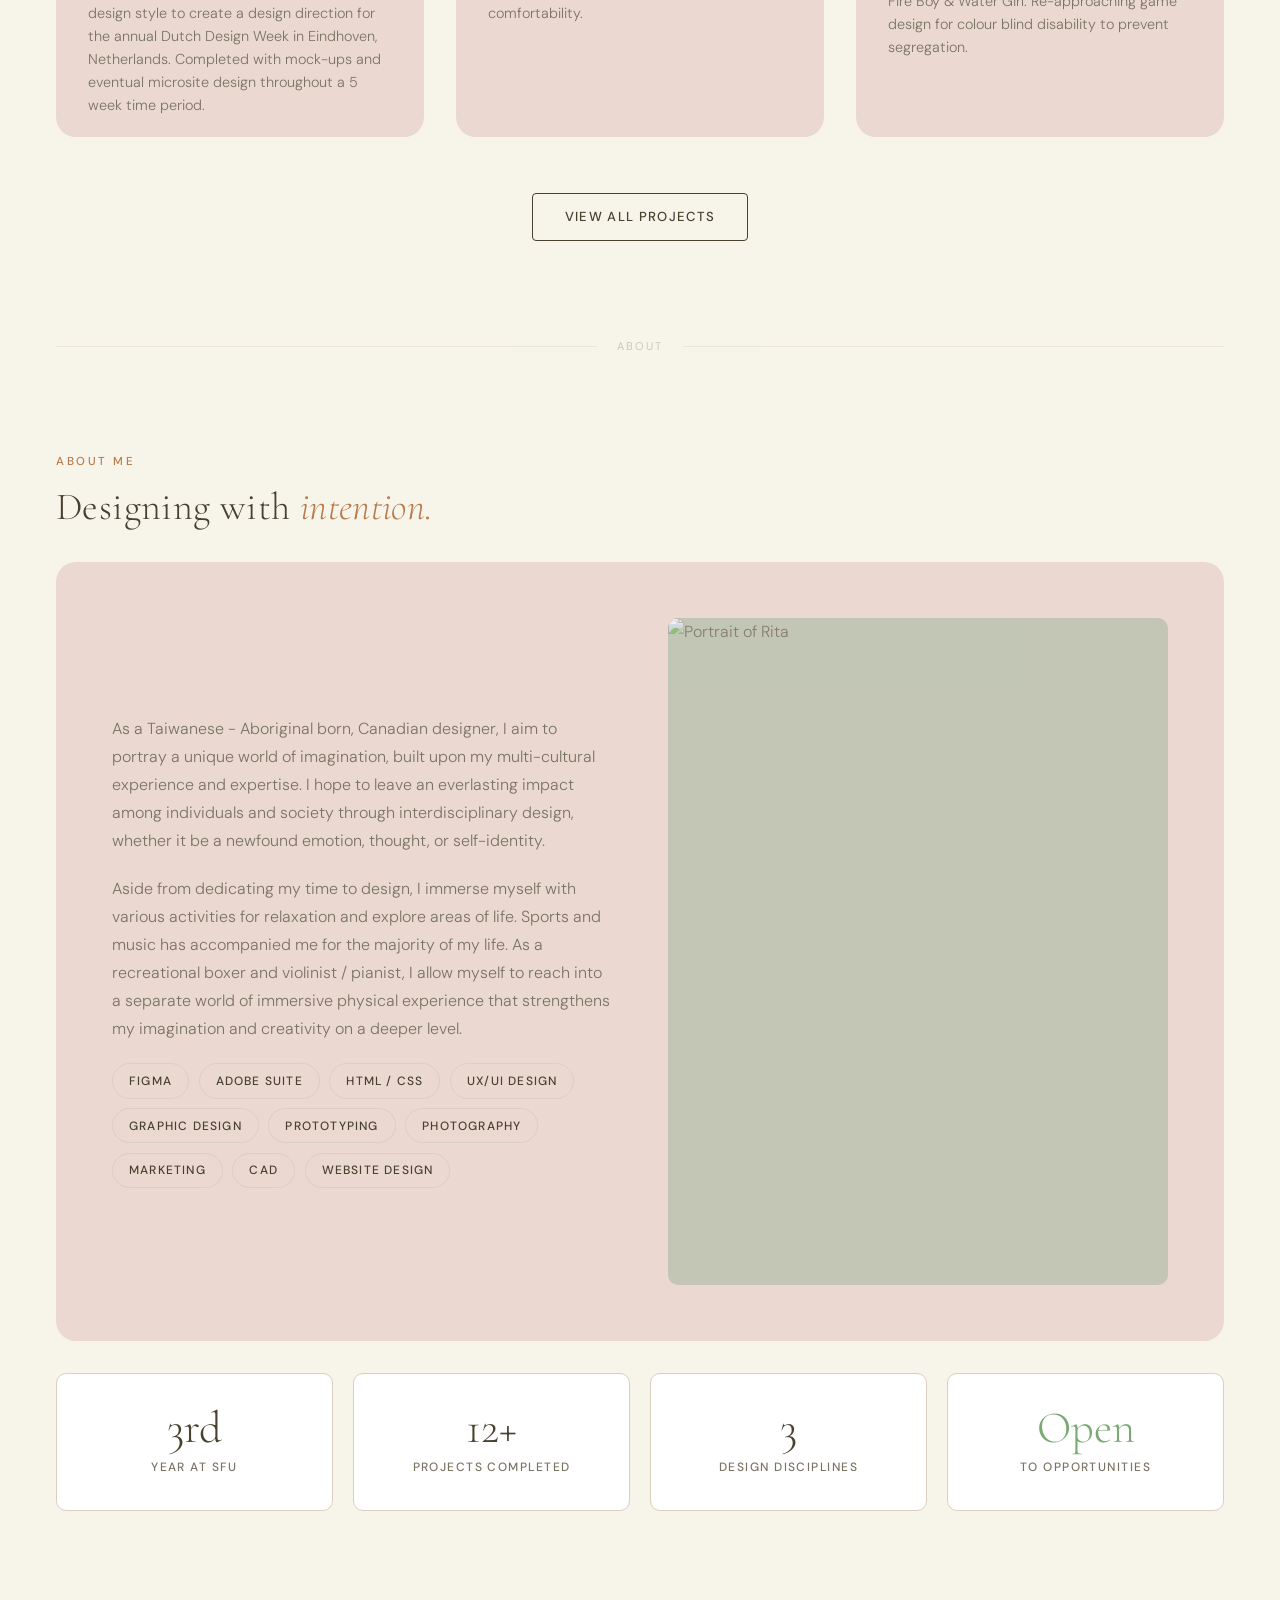
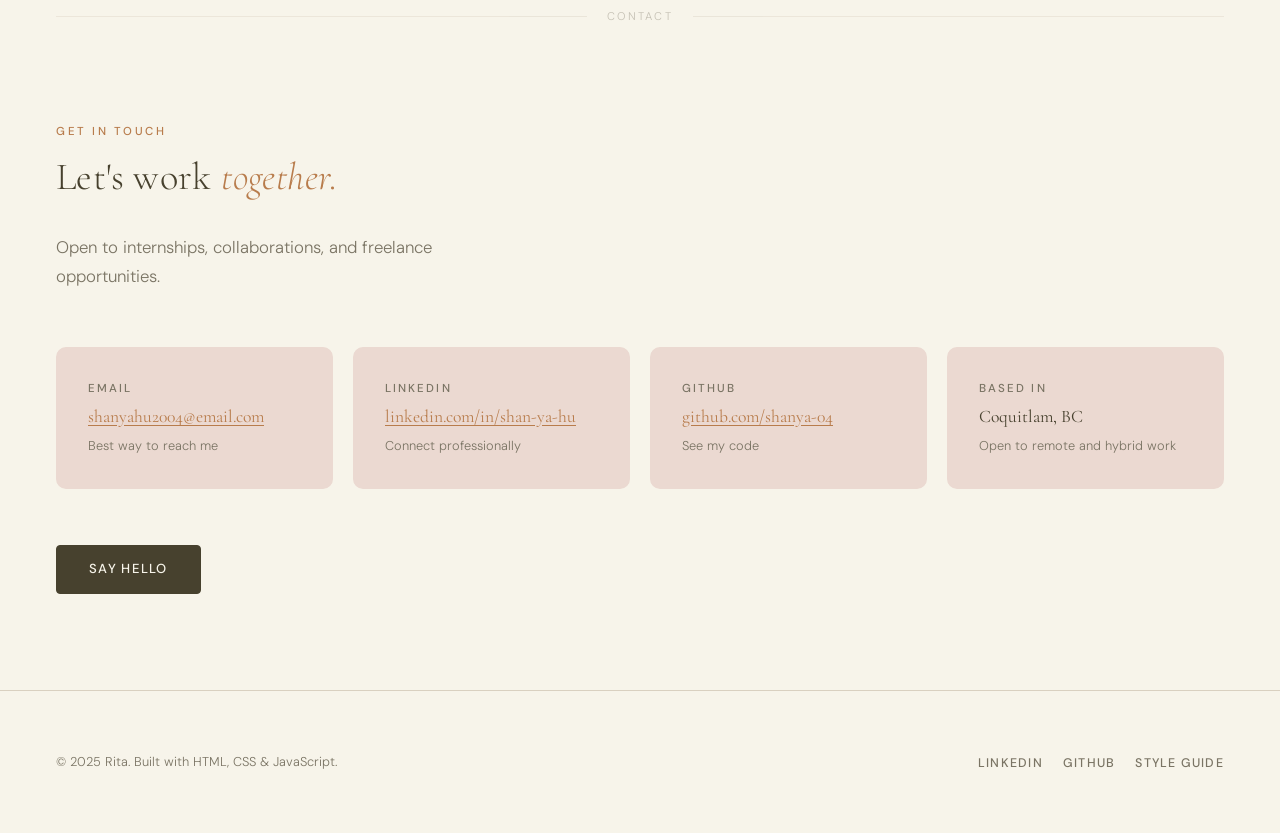
==== commit e37e4ddd: "update: my photo on bio, the photo sizing on card projects in index, got rid of unnecessary project " ====
--- a/index.html
+++ b/index.html
@@ -78,7 +78,7 @@
         <div class="cards-grid">
 
           <article class="card">
-            <div class="card-img-placeholder"></div>
+            <div class = "card-img"> <img src="img/theme.png" alt="dutch design week project image"></div>
             <div class="card-body">
               <p class="card-tag">Graphic Design</p>
               <h3 class="card-title">Dutch Design Week</h3>
@@ -151,8 +151,8 @@
               <span class="skill-pill">Website Design</span>
             </div>
           </div>
-          <!-- ↓ Replace this div with <img src="img/portrait.jpg" alt="Portrait of Rita"> when ready -->
-          <div class="about-img-box"></div>
+          <!--<img src="img/me.png" alt="Portrait of Rita"> --><!-- IGNORE -->
+          <div class="about-img-box"><img src="img/me.png" alt="Portrait of Rita"></div>
         </div>
 
         <!-- Stat cards -->
--- a/css/main.css
+++ b/css/main.css
@@ -273,8 +273,16 @@
 /* Use this when you have a real image */
 .card-img {
   width: 100%;
-  aspect-ratio: 4 / 3;
+  aspect-ratio: 4/ 3;
   object-fit: cover;
+  display: block;
+}
+
+.card-img img {
+  width: 100%;
+  height: 100%;
+  object-fit: cover;      /* fills the box, centred, no stretch    */
+  object-position: center;
   display: block;
 }
 
@@ -354,11 +362,13 @@
   margin-bottom: var(--space-md);
 }
 
-.about-img-box {
-  background-color: var(--secondary-color);
+.about-img-box img {
   border-radius: var(--radius-md);
-  aspect-ratio: 1;
-  opacity: 0.6;
+  aspect-ratio: 3/4;
+  object-fit: cover;
+  width: 100%;
+  display: block;
+  opacity: 100%;
 }
 
 .skills-strip {
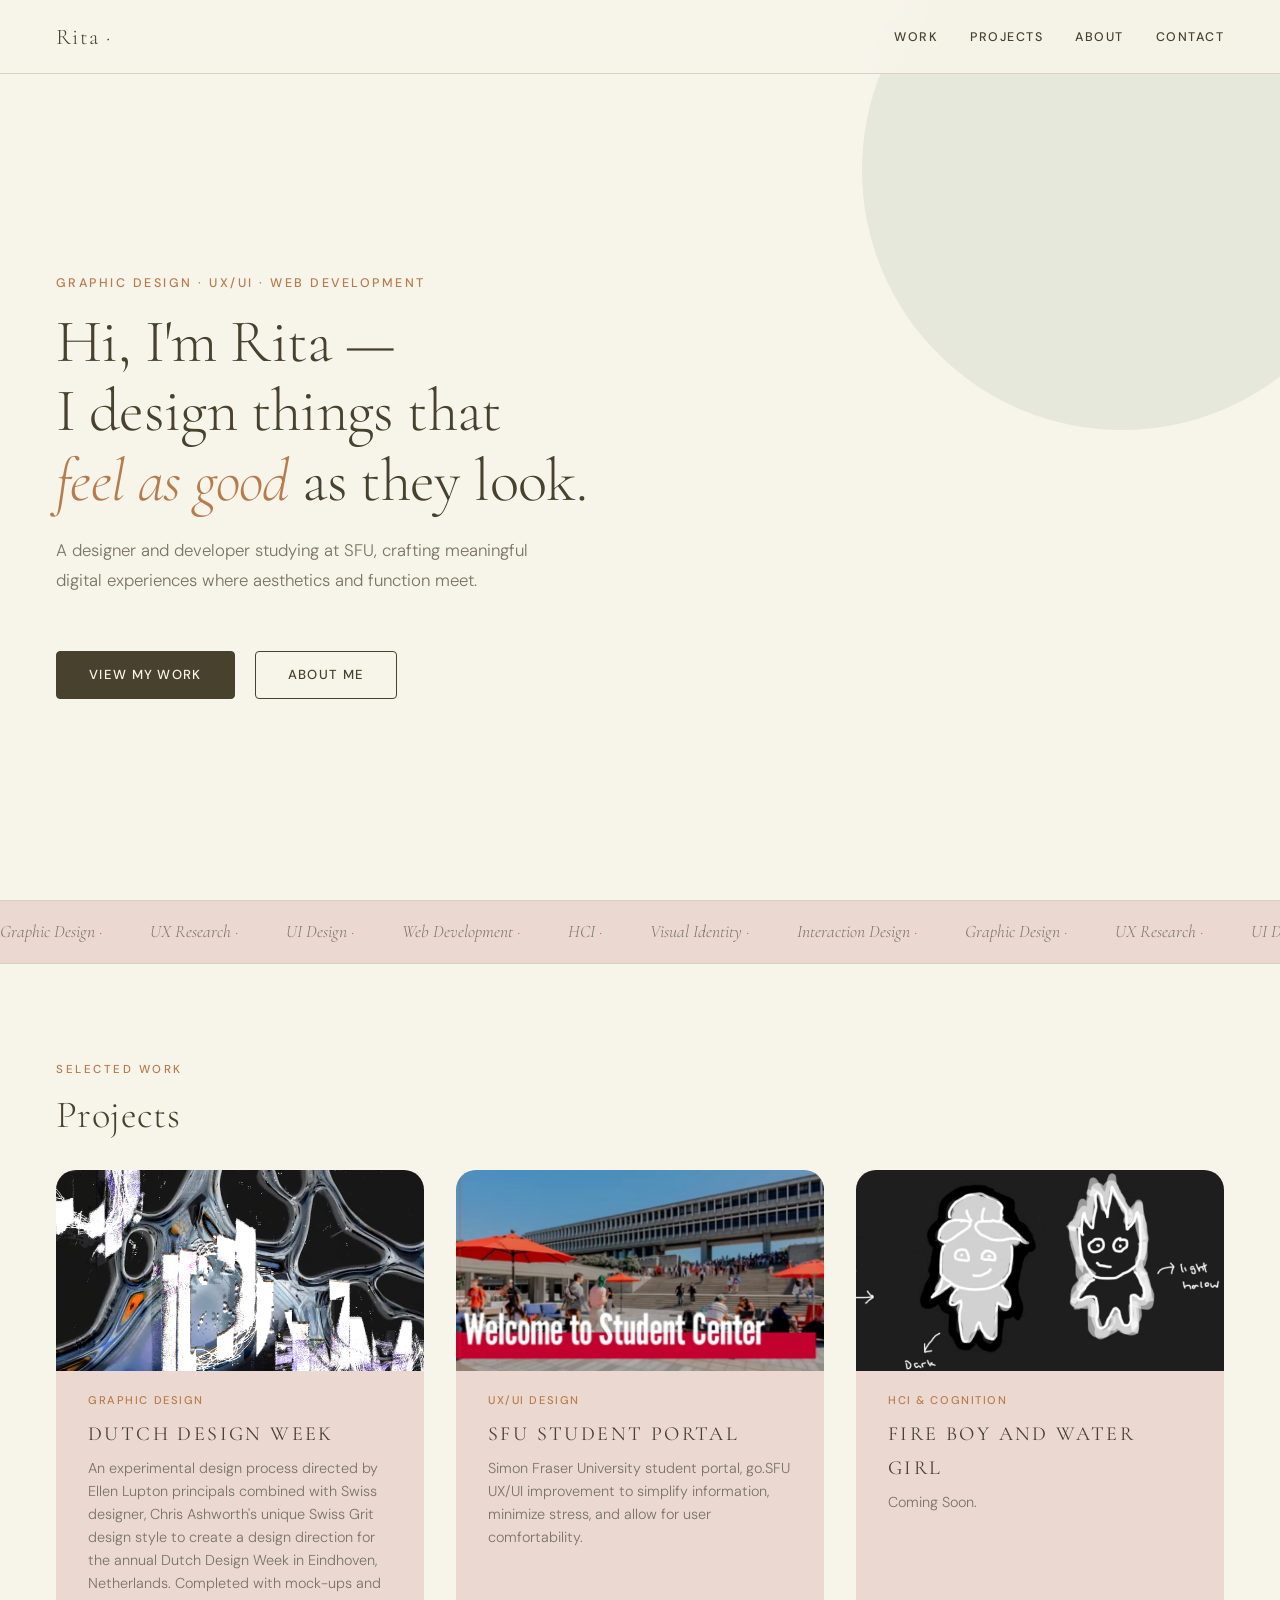
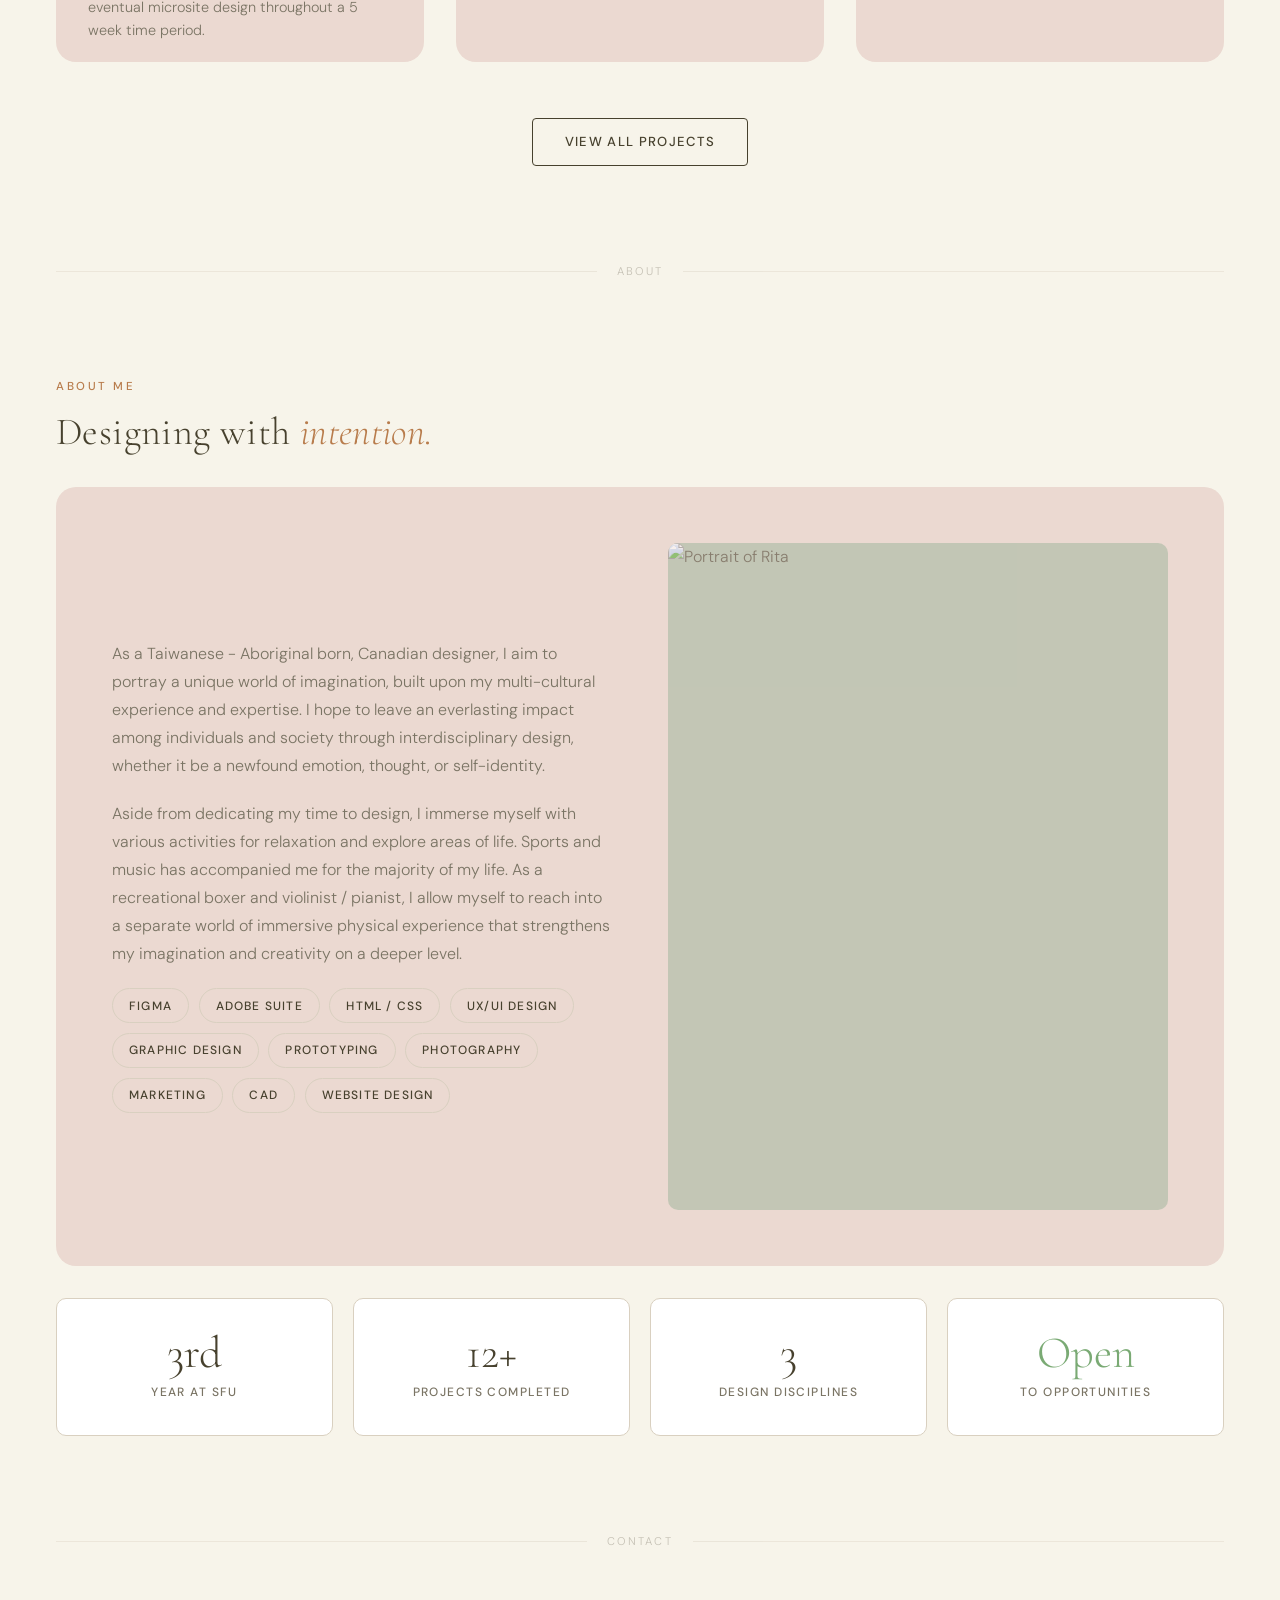
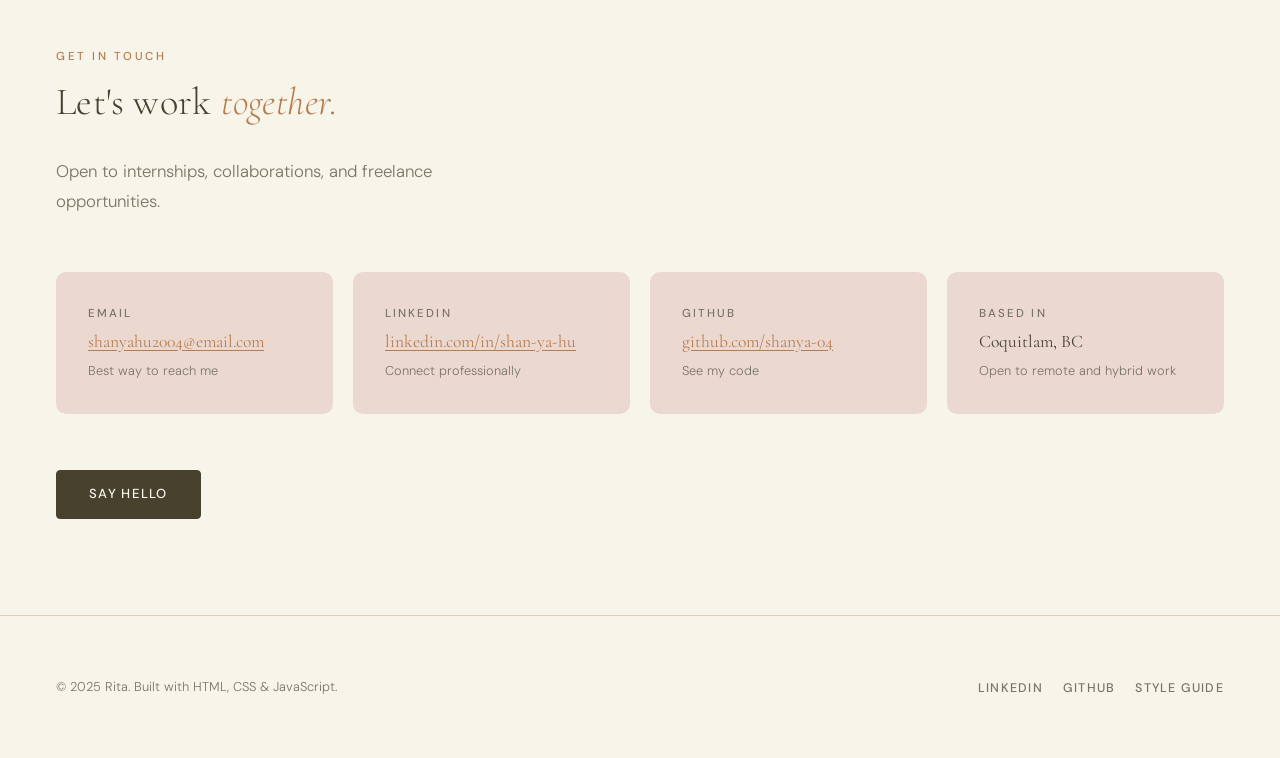
==== commit 3d7576ee: "update: got rid of fire boy water girl project, uploaded second project image and all covers for ind" ====
--- a/index.html
+++ b/index.html
@@ -78,7 +78,7 @@
         <div class="cards-grid">
 
           <article class="card">
-            <div class = "card-img"> <img src="img/theme.png" alt="dutch design week project image"></div>
+            <div class = "card-img"> <img src="img/coverD.png" alt="dutch design week project image"></div>
             <div class="card-body">
               <p class="card-tag">Graphic Design</p>
               <h3 class="card-title">Dutch Design Week</h3>
@@ -90,7 +90,7 @@
           </article>
 
           <article class="card">
-            <div class="card-img-placeholder"></div>
+            <div class = "card-img"> <img src="img/coverS.png" alt="student portal project image"></div>
             <div class="card-body">
               <p class="card-tag">UX/UI Design</p>
               <h3 class="card-title">SFU Student Portal</h3>
@@ -100,12 +100,11 @@
           </article>
 
           <article class="card">
-            <div class="card-img-placeholder"></div>
+            <div class = "card-img"> <img src="img/coverF.png" alt="fire boy and water girl project image"></div>
             <div class="card-body">
               <p class="card-tag">HCI & Cognition</p>
               <h3 class="card-title">Fire Boy and Water Girl</h3>
-              <p class="card-desc">Grey-Scale accessibility focus for 2009 game Fire Boy & Water Girl. 
-                Re-approaching game design for colour blind disability to prevent segregation.</p>
+              <p class="card-desc">Coming Soon.</p>
             </div>
           </article>
 
--- a/css/main.css
+++ b/css/main.css
@@ -273,7 +273,7 @@
 /* Use this when you have a real image */
 .card-img {
   width: 100%;
-  aspect-ratio: 4/ 3;
+  aspect-ratio: 5.5/ 3;
   object-fit: cover;
   display: block;
 }
@@ -281,7 +281,8 @@
 .card-img img {
   width: 100%;
   height: 100%;
-  object-fit: cover;      /* fills the box, centred, no stretch    */
+  aspect-ratio: 5.5 / 3;
+  object-fit: cover;    
   object-position: center;
   display: block;
 }
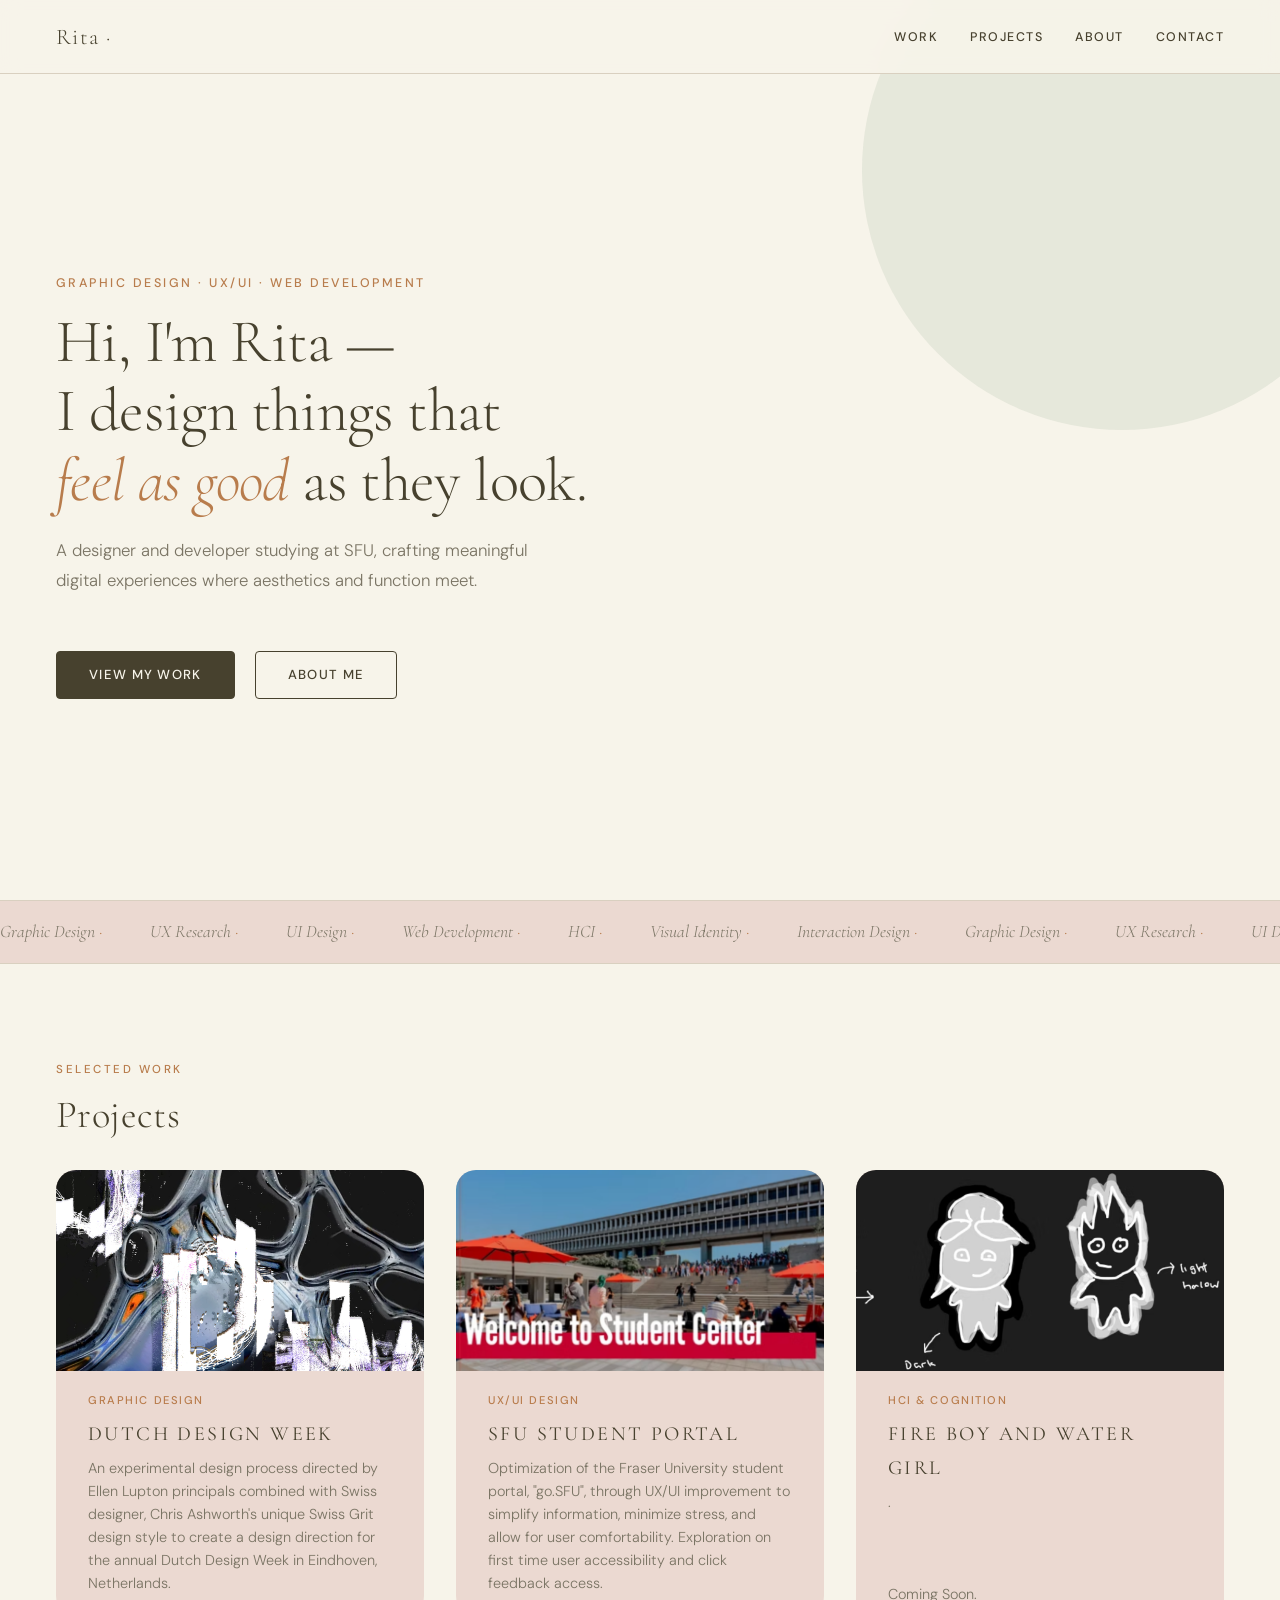
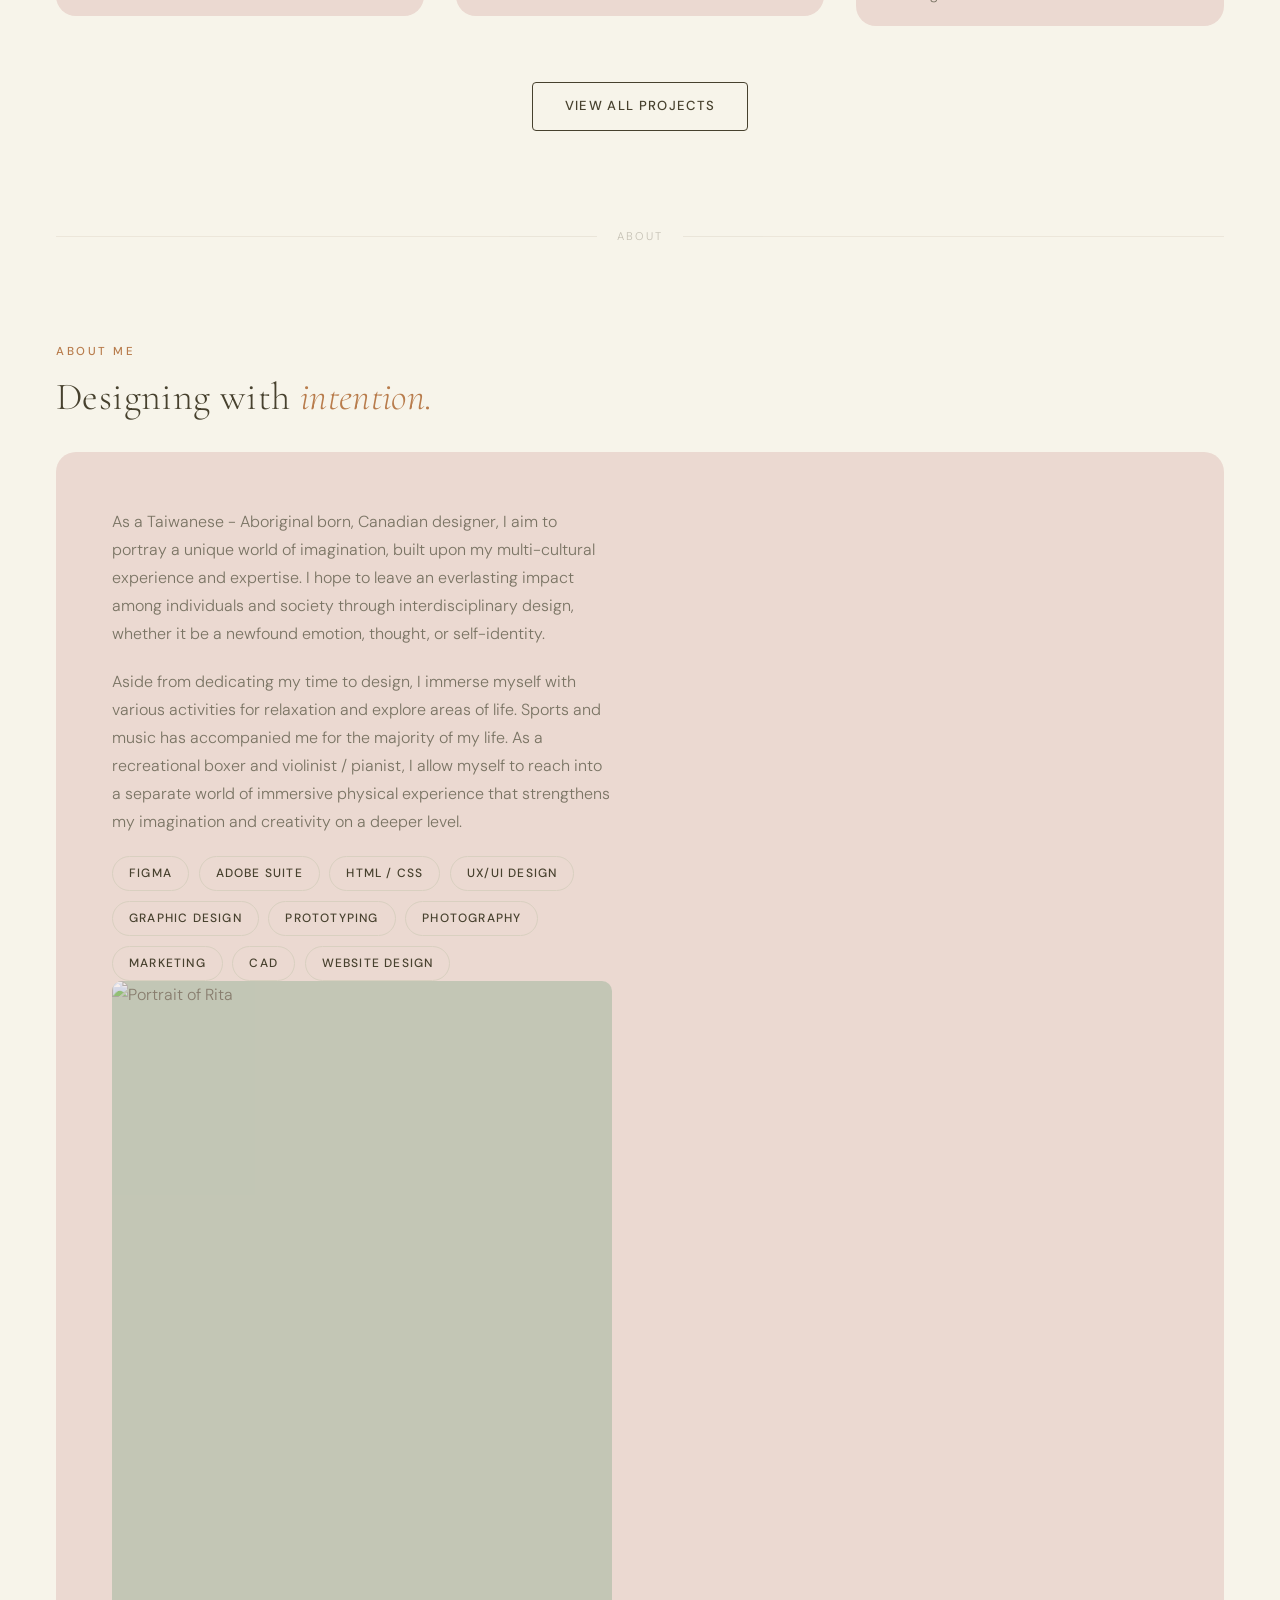
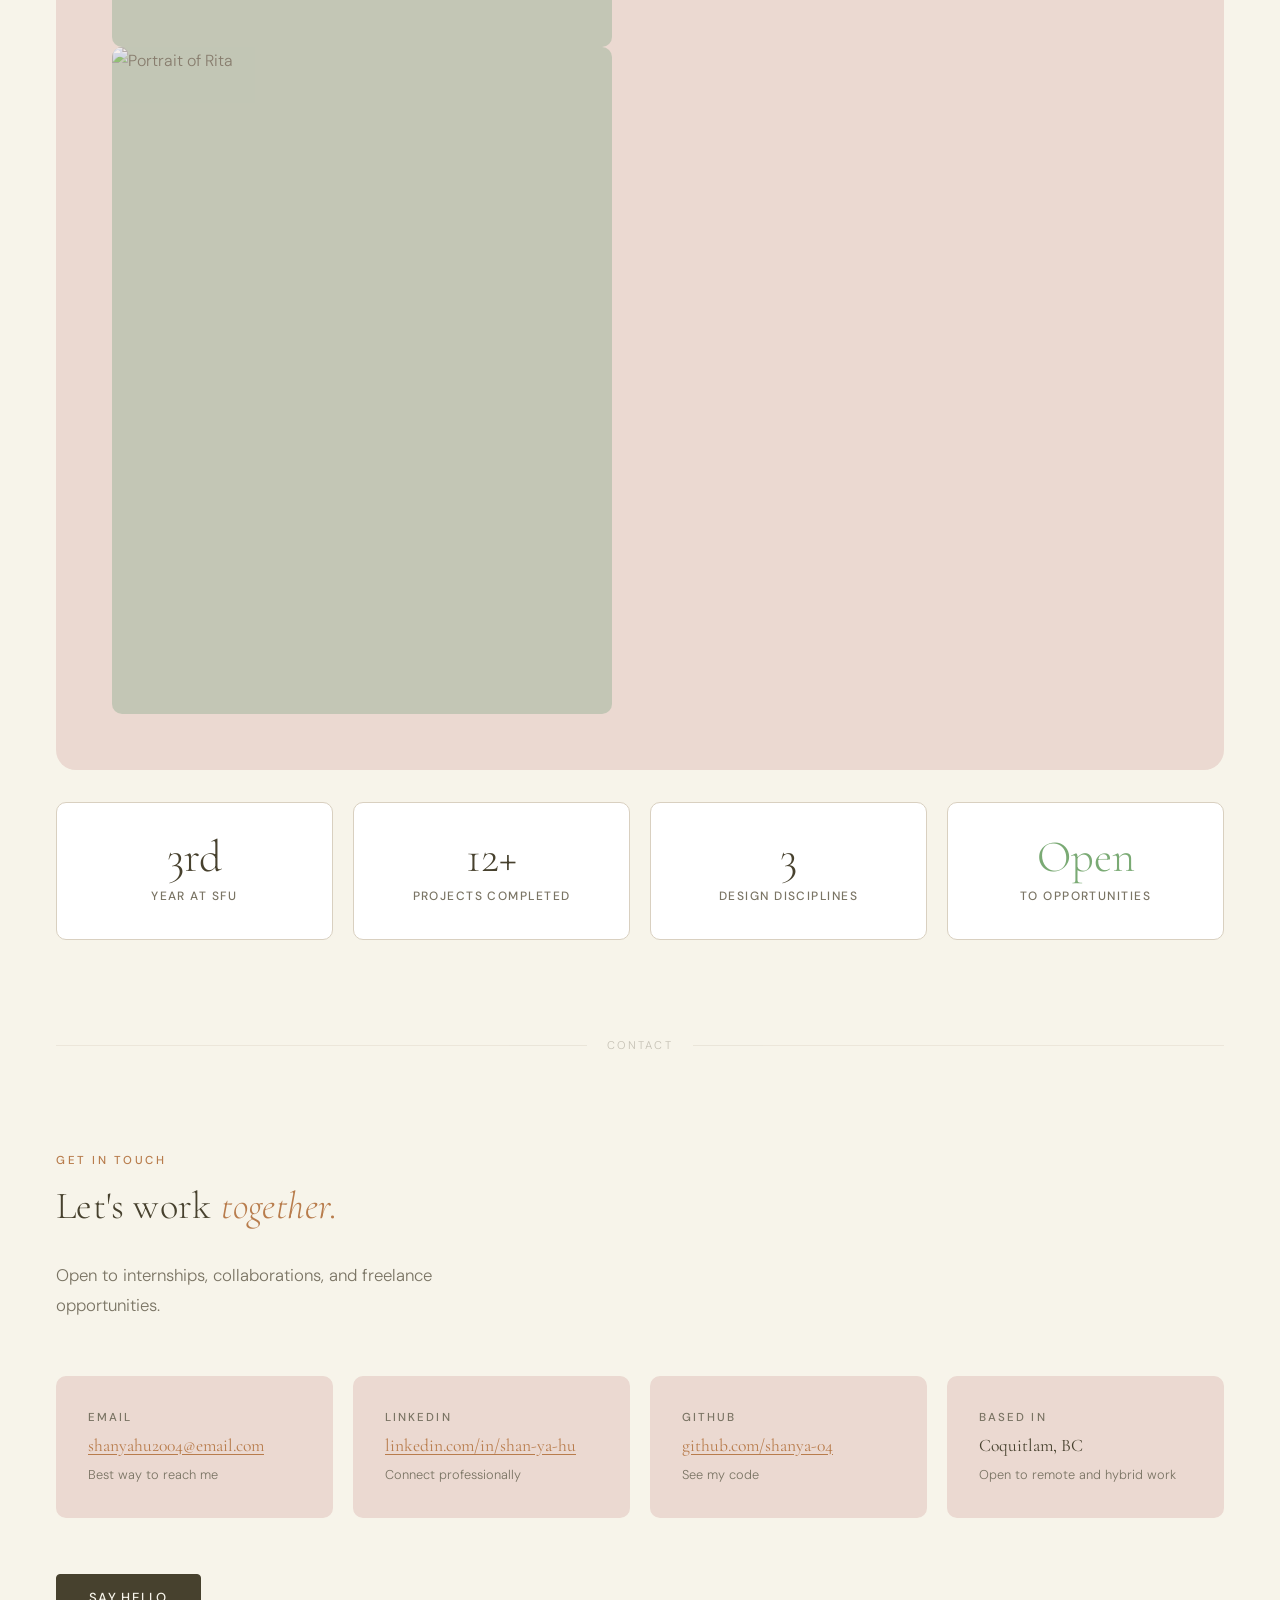
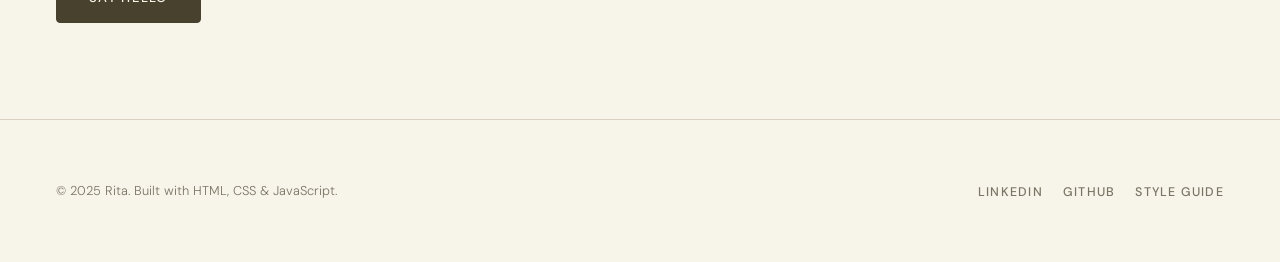
==== commit 0ff460a1: "update: finalized first project. fixed spacing on index page card and projects page" ====
--- a/index.html
+++ b/index.html
@@ -77,36 +77,35 @@
 
         <div class="cards-grid">
 
-          <article class="card">
+          <a href = "dutchDesign.html"><article class="card">
             <div class = "card-img"> <img src="img/coverD.png" alt="dutch design week project image"></div>
             <div class="card-body">
               <p class="card-tag">Graphic Design</p>
               <h3 class="card-title">Dutch Design Week</h3>
               <p class="card-desc">An experimental design process directed by Ellen Lupton principals 
                 combined with Swiss designer, Chris Ashworth's unique Swiss Grit design style to create
-                 a design direction for the annual Dutch Design Week in Eindhoven, Netherlands. 
-                 Completed with mock-ups and eventual microsite design throughout a 5 week time period.</p>
-            </div>
-          </article>
-
-          <article class="card">
+                 a design direction for the annual Dutch Design Week in Eindhoven, Netherlands.</p>
+            </div>
+          </article></a>
+
+          <a href = "studentPortal.html"><article class="card">
             <div class = "card-img"> <img src="img/coverS.png" alt="student portal project image"></div>
             <div class="card-body">
               <p class="card-tag">UX/UI Design</p>
               <h3 class="card-title">SFU Student Portal</h3>
-              <p class="card-desc">Simon Fraser University student portal, go.SFU UX/UI improvement to simplify 
-                information, minimize stress, and allow for user comfortability.</p>
-            </div>
-          </article>
-
-          <article class="card">
+              <p class="card-desc">Optimization of the Fraser University student portal, "go.SFU", through UX/UI improvement to simplify 
+                information, minimize stress, and allow for user comfortability. Exploration on first time user accessibility and click feedback access. </p>
+            </div>
+          </article></a>
+
+          <a href = "fireBoyWaterGirl.html"><article class="card">
             <div class = "card-img"> <img src="img/coverF.png" alt="fire boy and water girl project image"></div>
             <div class="card-body">
               <p class="card-tag">HCI & Cognition</p>
               <h3 class="card-title">Fire Boy and Water Girl</h3>
-              <p class="card-desc">Coming Soon.</p>
-            </div>
-          </article>
+              <p class="card-desc">.<br><br><br><br>Coming Soon.</p>
+            </div>
+          </article></a>
 
         </div>
 
@@ -149,9 +148,12 @@
               <span class="skill-pill">CAD</span>
               <span class="skill-pill">Website Design</span>
             </div>
-          </div>
-          <!--<img src="img/me.png" alt="Portrait of Rita"> --><!-- IGNORE -->
+          
+
+           <!-- Portrait image -->
           <div class="about-img-box"><img src="img/me.png" alt="Portrait of Rita"></div>
+          <div class="about-img-box"><img src="img/me.png" alt="Portrait of Rita"></div>
+          </div>
         </div>
 
         <!-- Stat cards -->
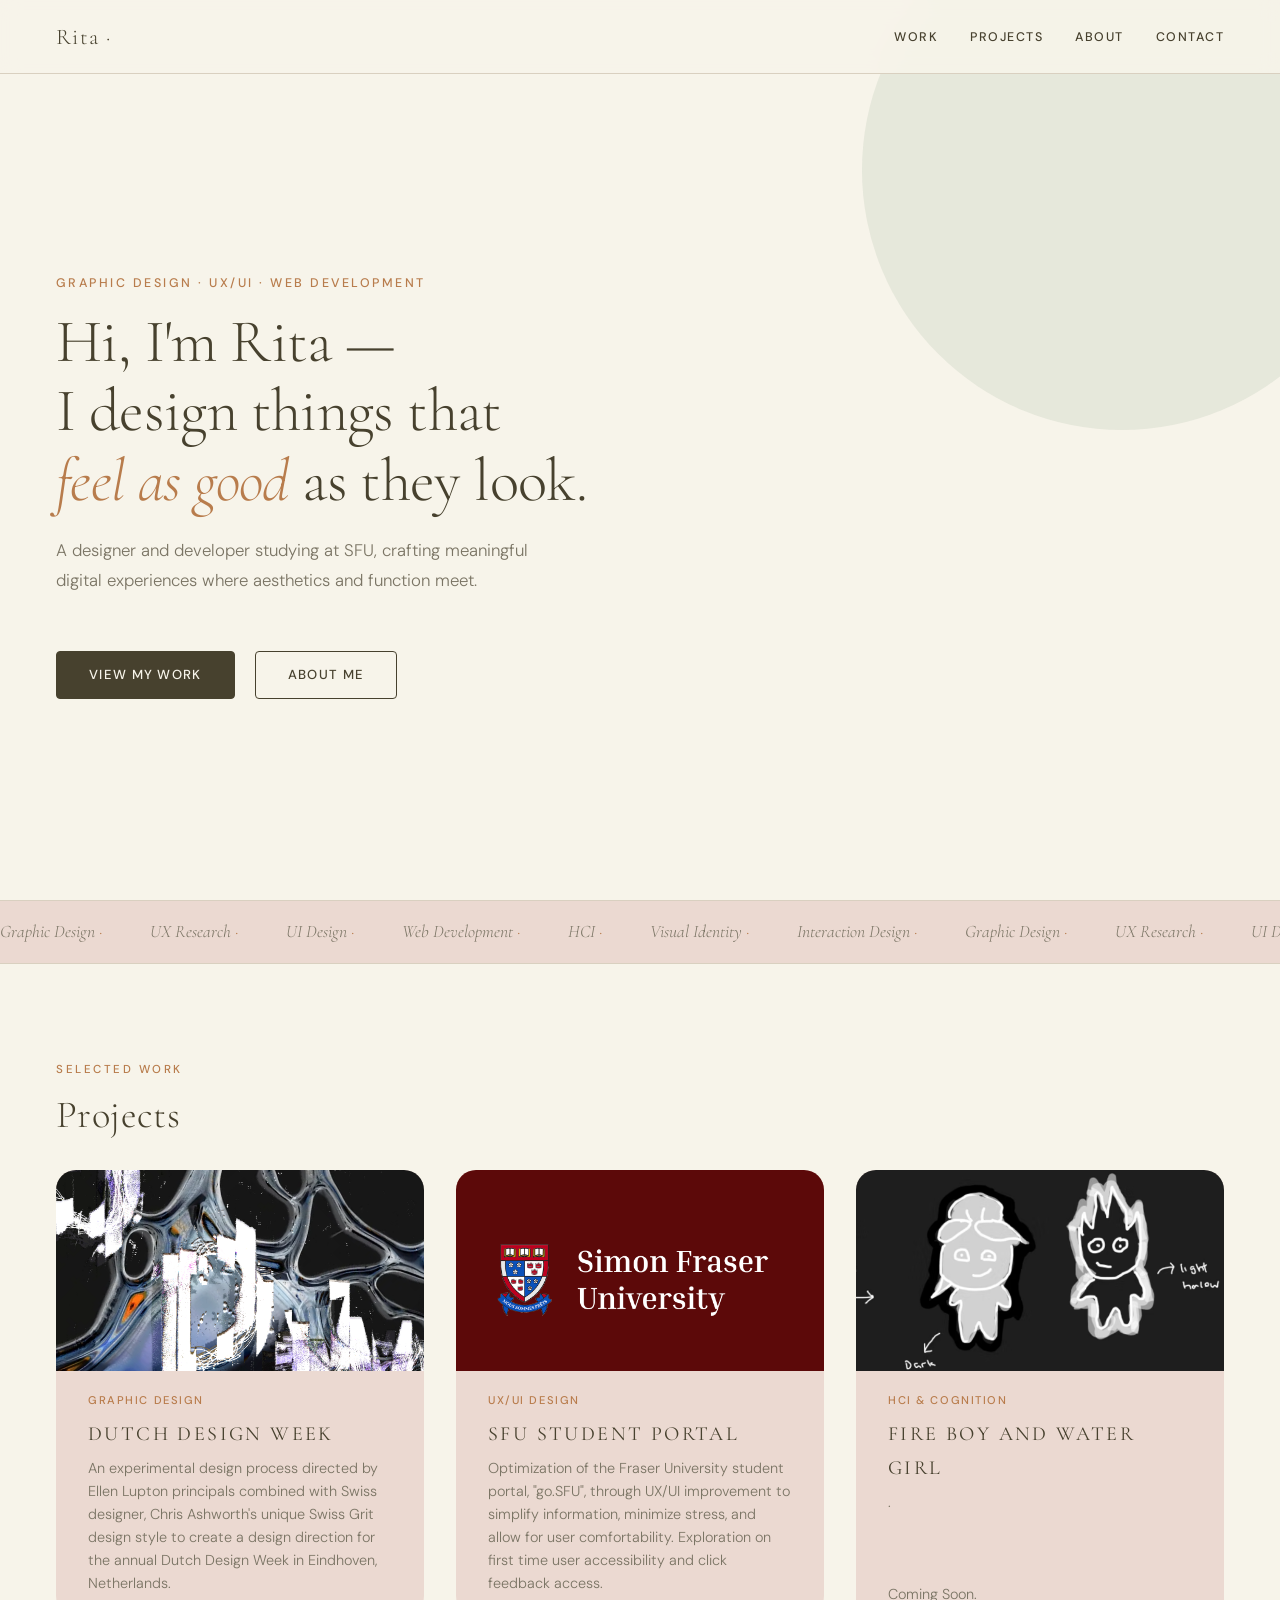
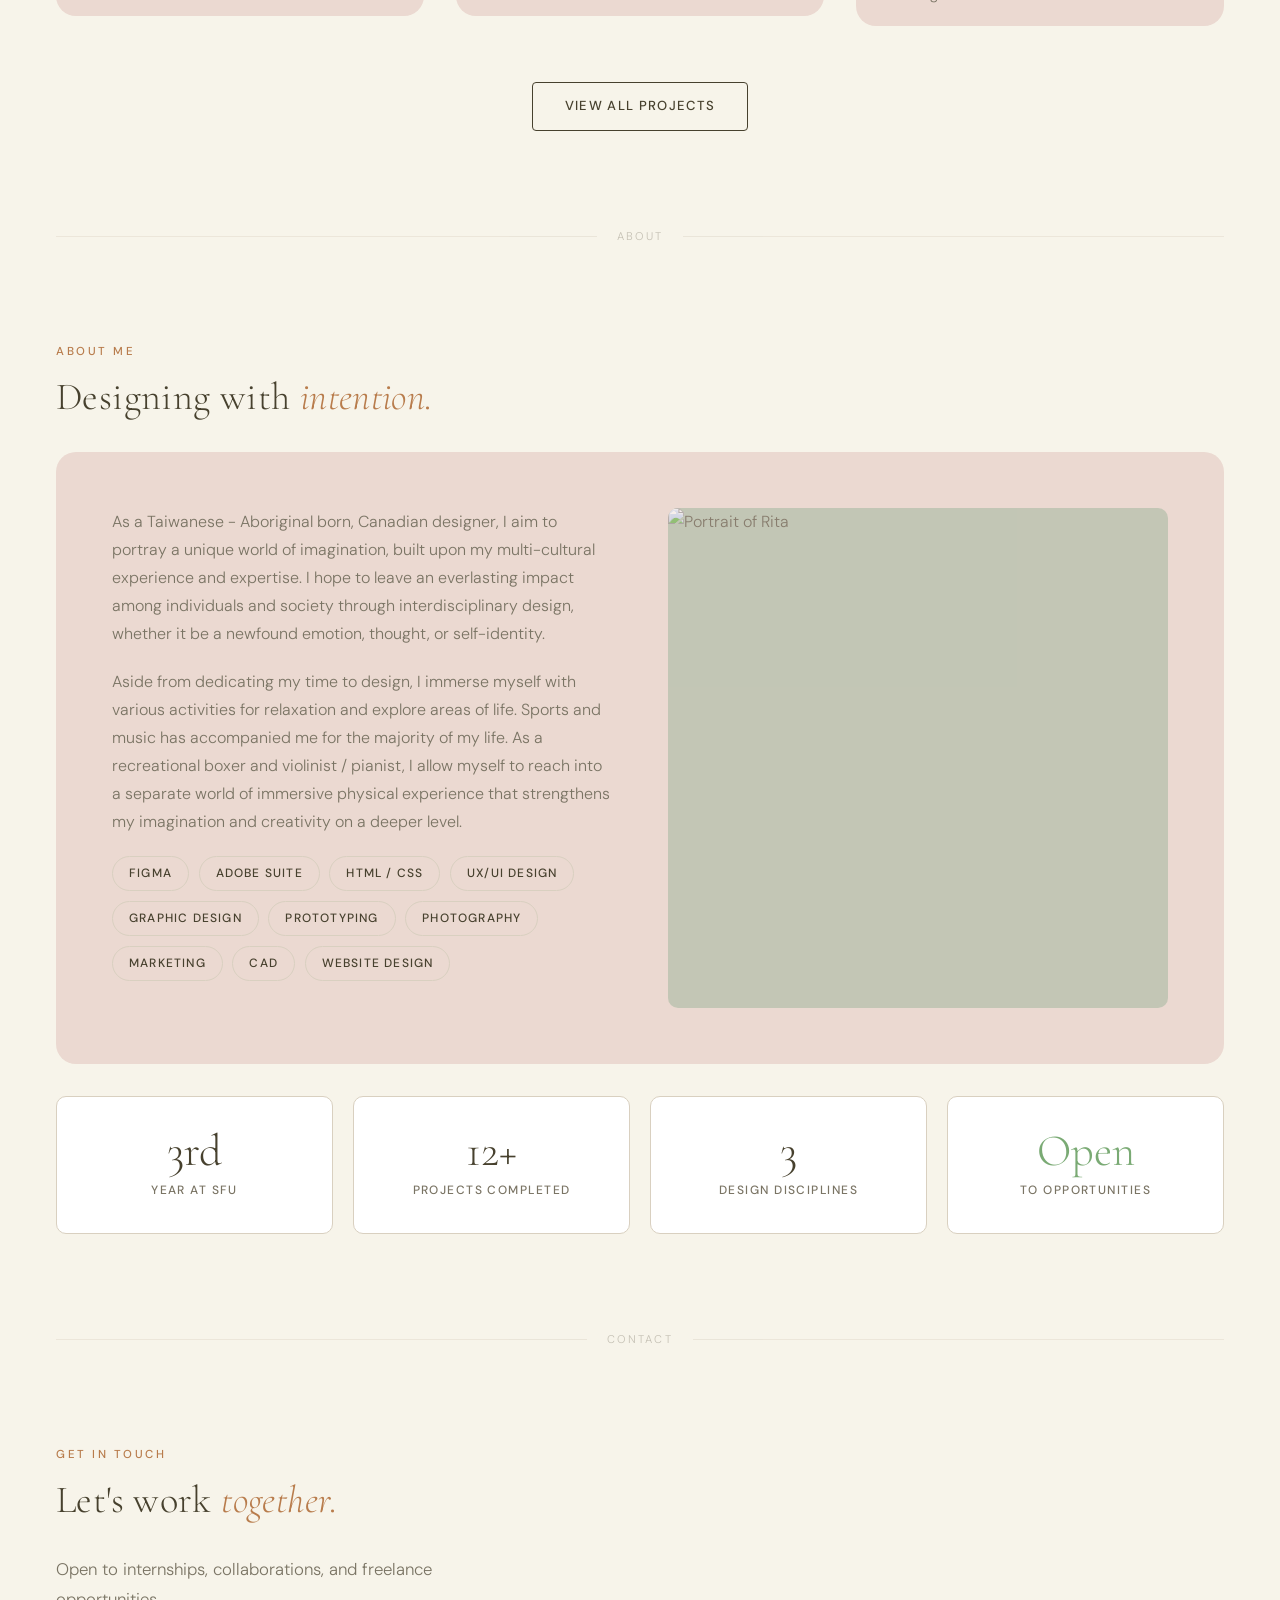
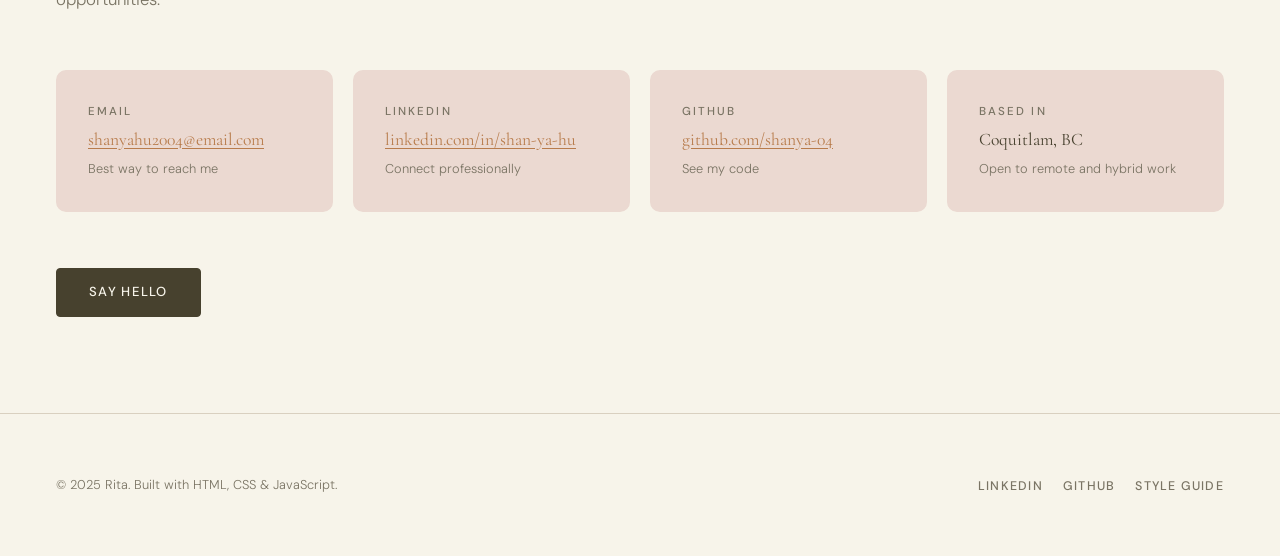
==== commit 3f4a8e07: "update: finished project 2 and corrected about me image and how it looks" ====
--- a/index.html
+++ b/index.html
@@ -135,6 +135,7 @@
               As a recreational boxer and violinist / pianist, I allow myself to reach into a separate world of immersive physical 
               experience that strengthens my imagination and creativity on a deeper level.
             </p>
+
             <!-- Skill pills -->
             <div class="skills-strip">
               <span class="skill-pill">Figma</span>
@@ -148,12 +149,10 @@
               <span class="skill-pill">CAD</span>
               <span class="skill-pill">Website Design</span>
             </div>
+          </div>
           
-
-           <!-- Portrait image -->
+          <!-- Portrait image — sits in the right column of the about-strip grid -->
           <div class="about-img-box"><img src="img/me.png" alt="Portrait of Rita"></div>
-          <div class="about-img-box"><img src="img/me.png" alt="Portrait of Rita"></div>
-          </div>
         </div>
 
         <!-- Stat cards -->
--- a/css/main.css
+++ b/css/main.css
@@ -354,7 +354,7 @@
   grid-template-columns: 1fr 1fr;
   gap: var(--space-xl);
   padding: var(--space-xl);
-  align-items: center;
+  align-items: start;
   margin-bottom: var(--space-lg);
 }
 
@@ -365,9 +365,10 @@
 
 .about-img-box img {
   border-radius: var(--radius-md);
-  aspect-ratio: 3/4;
+  aspect-ratio: 2/3;
   object-fit: cover;
   width: 100%;
+  height: 100%;
   display: block;
   opacity: 100%;
 }
